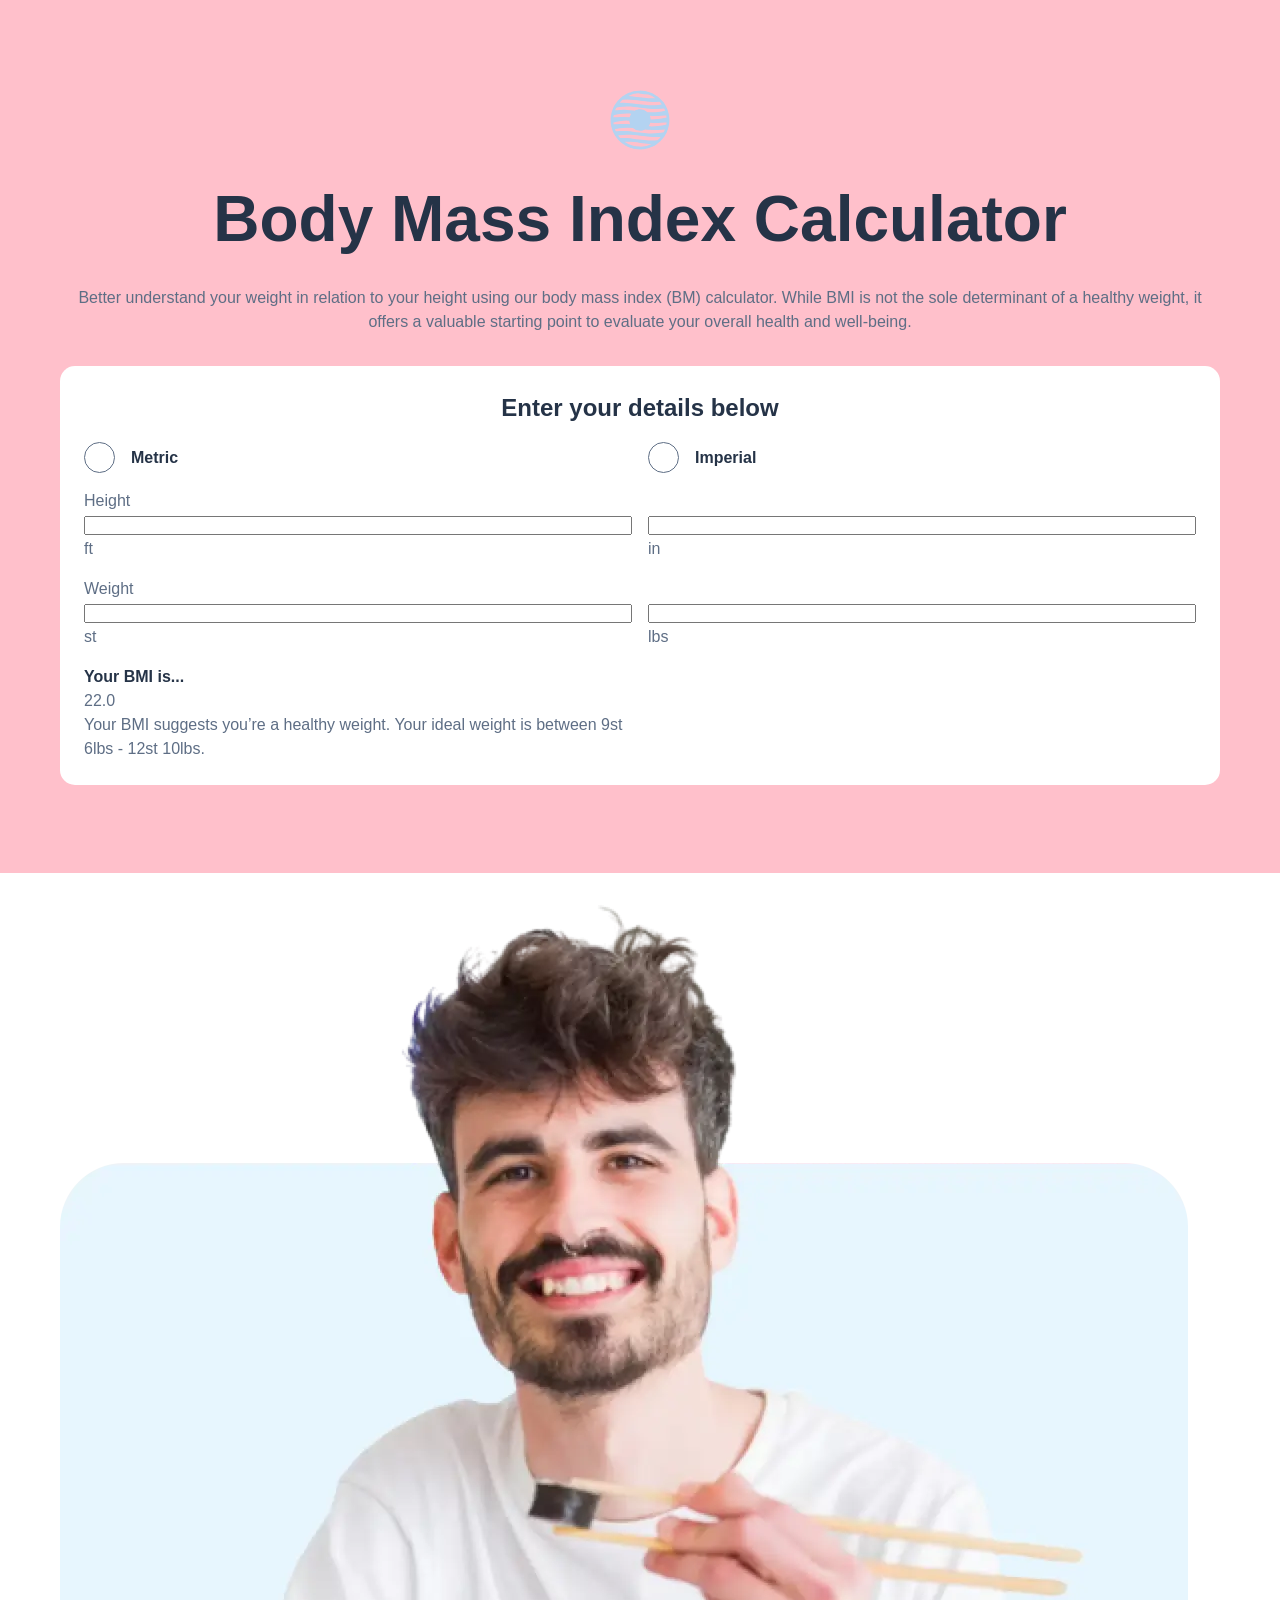
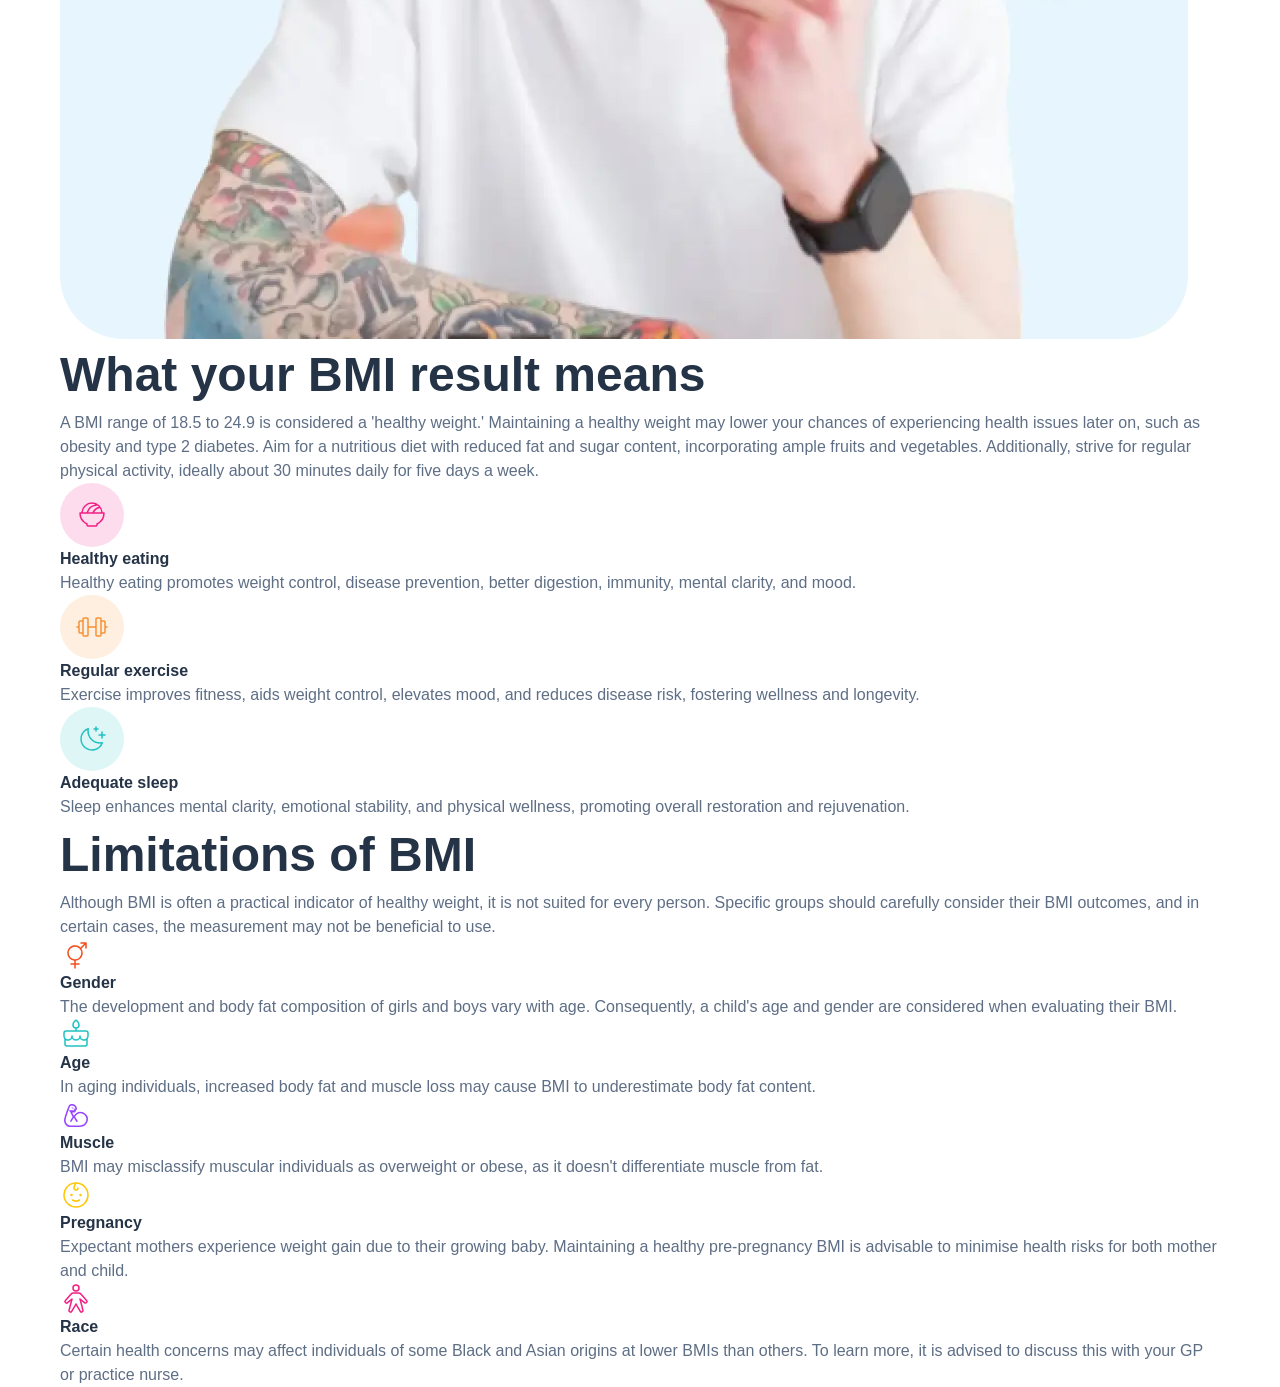
==== starter-code/index.html @ ccf1f7d3 "Style radio inputs" ====
<!doctype html>
<html lang="en">
  <head>
    <meta charset="UTF-8" />
    <meta name="viewport" content="width=device-width, initial-scale=1.0" />

    <link
      rel="icon"
      type="image/png"
      sizes="32x32"
      href="./assets/images/favicon-32x32.png"
    />

    <link rel="stylesheet" href="./css/styles.css" />
    <title>Frontend Mentor | Body Mass Index Calculator</title>
  </head>
  <body>
    <main class="page">
      <header class="section">
        <div class="container">
          <img src="./assets/images/logo.svg" alt="Logo" />
          <div class="header-info content-flow">
            <h1 class="title-page">Body Mass Index Calculator</h1>
            <p>
              Better understand your weight in relation to your height using our
              body mass index (BM) calculator. While BMI is not the sole
              determinant of a healthy weight, it offers a valuable starting
              point to evaluate your overall health and well-being.
            </p>
          </div>
          <div class="calculator">
            <h2>Enter your details below</h2>
            <!-- Metric radio picker -->
            <label class="radio-group" for="radioMetric">
              <div class="radio-custom">
                <input
                  id="radioMetric"
                  type="radio"
                  name="unit"
                  value="metric"
                />
                <div class="checkmark"></div>
              </div>
              <span>Metric</span>
            </label>

            <label class="radio-group" for="radioImperial">
              <div class="radio-custom">
                <input
                  id="radioImperial"
                  type="radio"
                  name="unit"
                  value="imperial"
                />
                <div class="checkmark"></div>
              </div>
              <span>Imperial</span>
            </label>

            <div class="input-group">
              <label for="inputHeightPrincipal">Height</label>
              <div class="input-wrapper">
                <input id="inputHeightPrincipal" type="text" />
                <span>ft</span>
              </div>
            </div>

            <div class="input-group input-group--secondary">
              <div class="input-wrapper">
                <input id="inputHeightSecondary" type="text" />
                <span>in</span>
              </div>
            </div>

            <div class="input-group">
              <label for="inputWeightPrincipal">Weight</label>
              <div class="input-wrapper">
                <input id="inputWeightPrincipal" type="text" />
                <span>st</span>
              </div>
            </div>

            <div class="input-group input-group--secondary">
              <div class="input-wrapper">
                <input id="inputWeightSecondary" type="text" />
                <span>lbs</span>
              </div>
            </div>

            <div class="result split">
              <div>
                <h3 class="result-title">Your BMI is...</h3>
                <p class="result-value">22.0</p>
              </div>
              <p class="result-info">
                Your BMI suggests you’re a healthy weight. Your ideal weight is
                between 9st 6lbs - 12st 10lbs.
              </p>
            </div>
          </div>
        </div>
      </header>

      <section class="section">
        <div class="container explanation">
          <img
            src="./assets/images/image-man-eating.webp"
            alt="Man eating using chopstix"
          />
          <div class="flow-content">
            <h2 class="title-section">What your BMI result means</h2>
            <p>
              A BMI range of 18.5 to 24.9 is considered a 'healthy weight.'
              Maintaining a healthy weight may lower your chances of
              experiencing health issues later on, such as obesity and type 2
              diabetes. Aim for a nutritious diet with reduced fat and sugar
              content, incorporating ample fruits and vegetables. Additionally,
              strive for regular physical activity, ideally about 30 minutes
              daily for five days a week.
            </p>
          </div>
        </div>
      </section>

      <section class="section">
        <div class="container tips">
          <article class="article">
            <img src="./assets/images/icon-eating.svg" alt="Icon eating" />
            <h2>Healthy eating</h2>
            <p>
              Healthy eating promotes weight control, disease prevention, better
              digestion, immunity, mental clarity, and mood.
            </p>
          </article>
          <article class="article">
            <img src="./assets/images/icon-exercise.svg" alt="Icon exercise" />
            <h2>Regular exercise</h2>
            <p>
              Exercise improves fitness, aids weight control, elevates mood, and
              reduces disease risk, fostering wellness and longevity.
            </p>
          </article>
          <article class="article">
            <img src="./assets/images/icon-sleep.svg" alt="Icon eating" />
            <h2>Adequate sleep</h2>
            <p>
              Sleep enhances mental clarity, emotional stability, and physical
              wellness, promoting overall restoration and rejuvenation.
            </p>
          </article>
        </div>
      </section>

      <section class="section">
        <div class="container limitations">
          <div class="description">
            <h2 class="title-section">Limitations of BMI</h2>
            <p>
              Although BMI is often a practical indicator of healthy weight, it
              is not suited for every person. Specific groups should carefully
              consider their BMI outcomes, and in certain cases, the measurement
              may not be beneficial to use.
            </p>
          </div>
          <article class="card">
            <div class="card-header">
              <img src="./assets/images/icon-gender.svg" alt="Icon gender" />
              <h3>Gender</h3>
            </div>
            <p>
              The development and body fat composition of girls and boys vary
              with age. Consequently, a child's age and gender are considered
              when evaluating their BMI.
            </p>
          </article>

          <article class="card">
            <div class="card-header">
              <img src="./assets/images/icon-age.svg" alt="Icon age" />
              <h3>Age</h3>
            </div>
            <p>
              In aging individuals, increased body fat and muscle loss may cause
              BMI to underestimate body fat content.
            </p>
          </article>

          <article class="card">
            <div class="card-header">
              <img src="./assets/images/icon-muscle.svg" alt="Icon muscle" />
              <h3>Muscle</h3>
            </div>
            <p>
              BMI may misclassify muscular individuals as overweight or obese,
              as it doesn't differentiate muscle from fat.
            </p>
          </article>

          <article class="card">
            <div class="card-header">
              <img
                src="./assets/images/icon-pregnancy.svg"
                alt="Icon pregnancy"
              />
              <h3>Pregnancy</h3>
            </div>
            <p>
              Expectant mothers experience weight gain due to their growing
              baby. Maintaining a healthy pre-pregnancy BMI is advisable to
              minimise health risks for both mother and child.
            </p>
          </article>

          <article class="card">
            <div class="card-header">
              <img src="./assets/images/icon-race.svg" alt="Icon race" />
              <h3>Race</h3>
            </div>
            <p>
              Certain health concerns may affect individuals of some Black and
              Asian origins at lower BMIs than others. To learn more, it is
              advised to discuss this with your GP or practice nurse.
            </p>
          </article>
        </div>
      </section>
    </main>

    <!-- Body Mass Index Calculator Better understand your weight in relation to your
    height using our body mass index (BM) calculator. While BMI is not the sole
    determinant of a healthy weight, it offers a valuable starting point to
    evaluate your overall health and well-being. Enter your details below Metric
    Imperial Height Weight Your BMI is... Your BMI suggests you're Your ideal
    weight is between . What your BMI result means A BMI range of 18.5 to 24.9
    is considered a 'healthy weight.' Maintaining a healthy weight may lower
    your chances of experiencing health issues later on, such as obesity and
    type 2 diabetes. Aim for a nutritious diet with reduced fat and sugar
    content, incorporating ample fruits and vegetables. Additionally, strive for
    regular physical activity, ideally about 30 minutes daily for five days a
    week. Healthy eating Healthy eating promotes weight control, disease
    prevention, better digestion, immunity, mental clarity, and mood. Regular
    exercise Exercise improves fitness, aids weight control, elevates mood, and
    reduces disease risk, fostering wellness and longevity. Adequate sleep Sleep
    enhances mental clarity, emotional stability, and physical wellness,
    promoting overall restoration and rejuvenation. Limitations of BMI Although
    BMI is often a practical indicator of healthy weight, it is not suited for
    every person. Specific groups should carefully consider their BMI outcomes,
    and in certain cases, the measurement may not be beneficial to use. Gender
    The development and body fat composition of girls and boys vary with age.
    Consequently, a child's age and gender are considered when evaluating their
    BMI. Age In aging individuals, increased body fat and muscle loss may cause
    BMI to underestimate body fat content. Muscle BMI may misclassify muscular
    individuals as overweight or obese, as it doesn't differentiate muscle from
    fat. Pregnancy Expectant mothers experience weight gain due to their growing
    baby. Maintaining a healthy pre-pregnancy BMI is advisable to minimise
    health risks for both mother and child. Race Certain health concerns may
    affect individuals of some Black and Asian origins at lower BMIs than
    others. To learn more, it is advised to discuss this with your GP or
    practice nurse. -->
  </body>
</html>
---- starter-code/css/styles.css ----
@font-face {
  font-family: "Inter";
  src: url("../../assets/fonts/Inter-VariableFont_slnt,wght.ttf") format("truetype");
  font-weight: 100 900;
  font-style: normal;
  font-display: swap;
}
:root {
  --clr-primary: #345ff6;
  --clr-tint-1: #b3d3f1;
  --clr-tint-2: #e1e7fe;
  --clr-shade-1: #253347;
  --clr-white: #fff;
  --clr-black: #000;
  --clr-grey-1: #acc1de;
  --clr-grey-2: #5e6e85;
  --clr-gradient-start: rgb(214, 252, 254, 0.1);
  --clr-gradient-end: rgb(214, 230, 254);
  --clr-gradient: linear-gradient(
    to right,
    var(--clr-gradient-start),
    var(--clr-gradient-end)
  );
  --ff-main: "Inter";
  --fw-normal: 400;
  --fw-semi-bold: 600;
  --fw-bold: 700;
  --lh-1: 1.1;
  --lh-2: 1.2;
  --lh-3: 1.5;
  --fs-1: 0.875rem;
  --fs-2: 1rem;
  --fs-3: 1.25rem;
  --fs-4: 1.5rem;
  --fs-5: 2rem;
  --fs-6: 3rem;
  --fs-7: 4rem;
  --sp-1: 0.5rem;
  --sp-2: 1rem;
  --sp-3: 1.5rem;
  --sp-4: 2rem;
  --sp-5: 2.5rem;
  --sp-6: 3rem;
  --sp-7: 3.5rem;
  --sp-8: 4.5rem;
  --sp-9: 5.5rem;
  --sp-10: 6rem;
  --sp-11: 6.5rem;
  --sp-12: 8rem;
  --sp-13: 9rem;
  --container-width-1: 90rem;
  --container-width-2: 72.5rem;
  --br: 0.9375rem;
}

*,
*::after,
*::before {
  margin: 0;
  padding: 0;
  box-sizing: border-box;
}

h1,
h2,
h3,
h4,
h5,
h6,
td,
th,
button {
  font: inherit;
}

img {
  max-width: 100%;
  display: block;
}

body {
  font-family: var(--ff-main), sans-serif;
  font-size: var(--fs-2);
  font-weight: var(--fw-normal);
  line-height: var(--lh-3);
  color: var(--clr-grey-2);
}

/******************* LAYOUT   ***************************/
.container {
  max-width: var(--container-width-2);
  margin-inline: auto;
}

.page {
  max-width: var(--container-width-1);
  margin-inline: auto;
}

.section {
  padding-inline: var(--sp-3);
}

.content-flow > * + * {
  --spacer: var(--sp-3);
  margin-block-start: var(--spacer, var(--sp-2));
}
@media (min-width: 48rem) {
  .content-flow > * + * {
    --spacer: var(--sp-4);
  }
}

/******************* TYPOGRAPHY   ***************************/
h1,
h2,
h3 {
  color: var(--clr-shade-1);
  font-weight: var(--fw-semi-bold);
}

.title-page {
  font-size: var(--fs-6);
  line-height: var(--lh-1);
}
@media (min-width: 48rem) {
  .title-page {
    font-size: var(--fs-7);
  }
}

.title-section {
  font-size: var(--fs-5);
}
@media (min-width: 48rem) {
  .title-section {
    font-size: var(--fs-6);
  }
}

header.section {
  padding-block: var(--sp-6);
  background-color: pink;
}
@media (min-width: 48rem) {
  header.section {
    padding-block: var(--sp-9);
  }
}

header .container {
  display: flex;
  flex-direction: column;
  align-items: center;
}

.header-info {
  padding-block: var(--sp-4);
  text-align: center;
}

.calculator {
  background-color: var(--clr-white);
  padding: var(--sp-3);
  border-radius: var(--br);
  display: grid;
  gap: var(--sp-2);
  grid-template-columns: 1fr 1fr;
  align-items: end;
}
.calculator > *:first-child {
  grid-column: 1/-1;
  grid-row: 1;
}
.calculator h2 {
  font-size: var(--fs-4);
  text-align: center;
}
.radio-group {
  font-weight: var(--fw-semi-bold);
  color: var(--clr-shade-1);
  cursor: pointer;
  display: flex;
  align-items: center;
  gap: var(--sp-2);
}
.radio-group input[type=radio] {
  appearance: none;
  opacity: 0;
}
.radio-group .radio-custom {
  width: 31px;
  height: 31px;
  border: 1px solid var(--clr-grey-2);
  border-radius: 50%;
  display: flex;
  justify-content: center;
  align-items: center;
}
.radio-group .radio-custom:has(input[type=radio]:checked) {
  background-color: var(--clr-grey-1);
  border: none;
}
.radio-group .checkmark {
  --offset-circle: 16px;
  width: calc(100% - var(--offset-circle));
  height: calc(100% - var(--offset-circle));
  border-radius: 100%;
  background-color: var(--clr-primary);
  opacity: 0;
  transition: opacity 0.1s ease-in;
}
.radio-group input[type=radio]:checked + .checkmark {
  opacity: 1;
}

.radio-group:hover .radio-custom:has(input[type=radio]:not(:checked)) {
  border-color: var(--clr-primary);
}

.radio-group .radio-custom:has(input[type=radio]:focus-visible) {
  border: 1px solid var(--clr-primary);
}

input[type=text] {
  width: 100%;
}

/*# sourceMappingURL=styles.css.map */
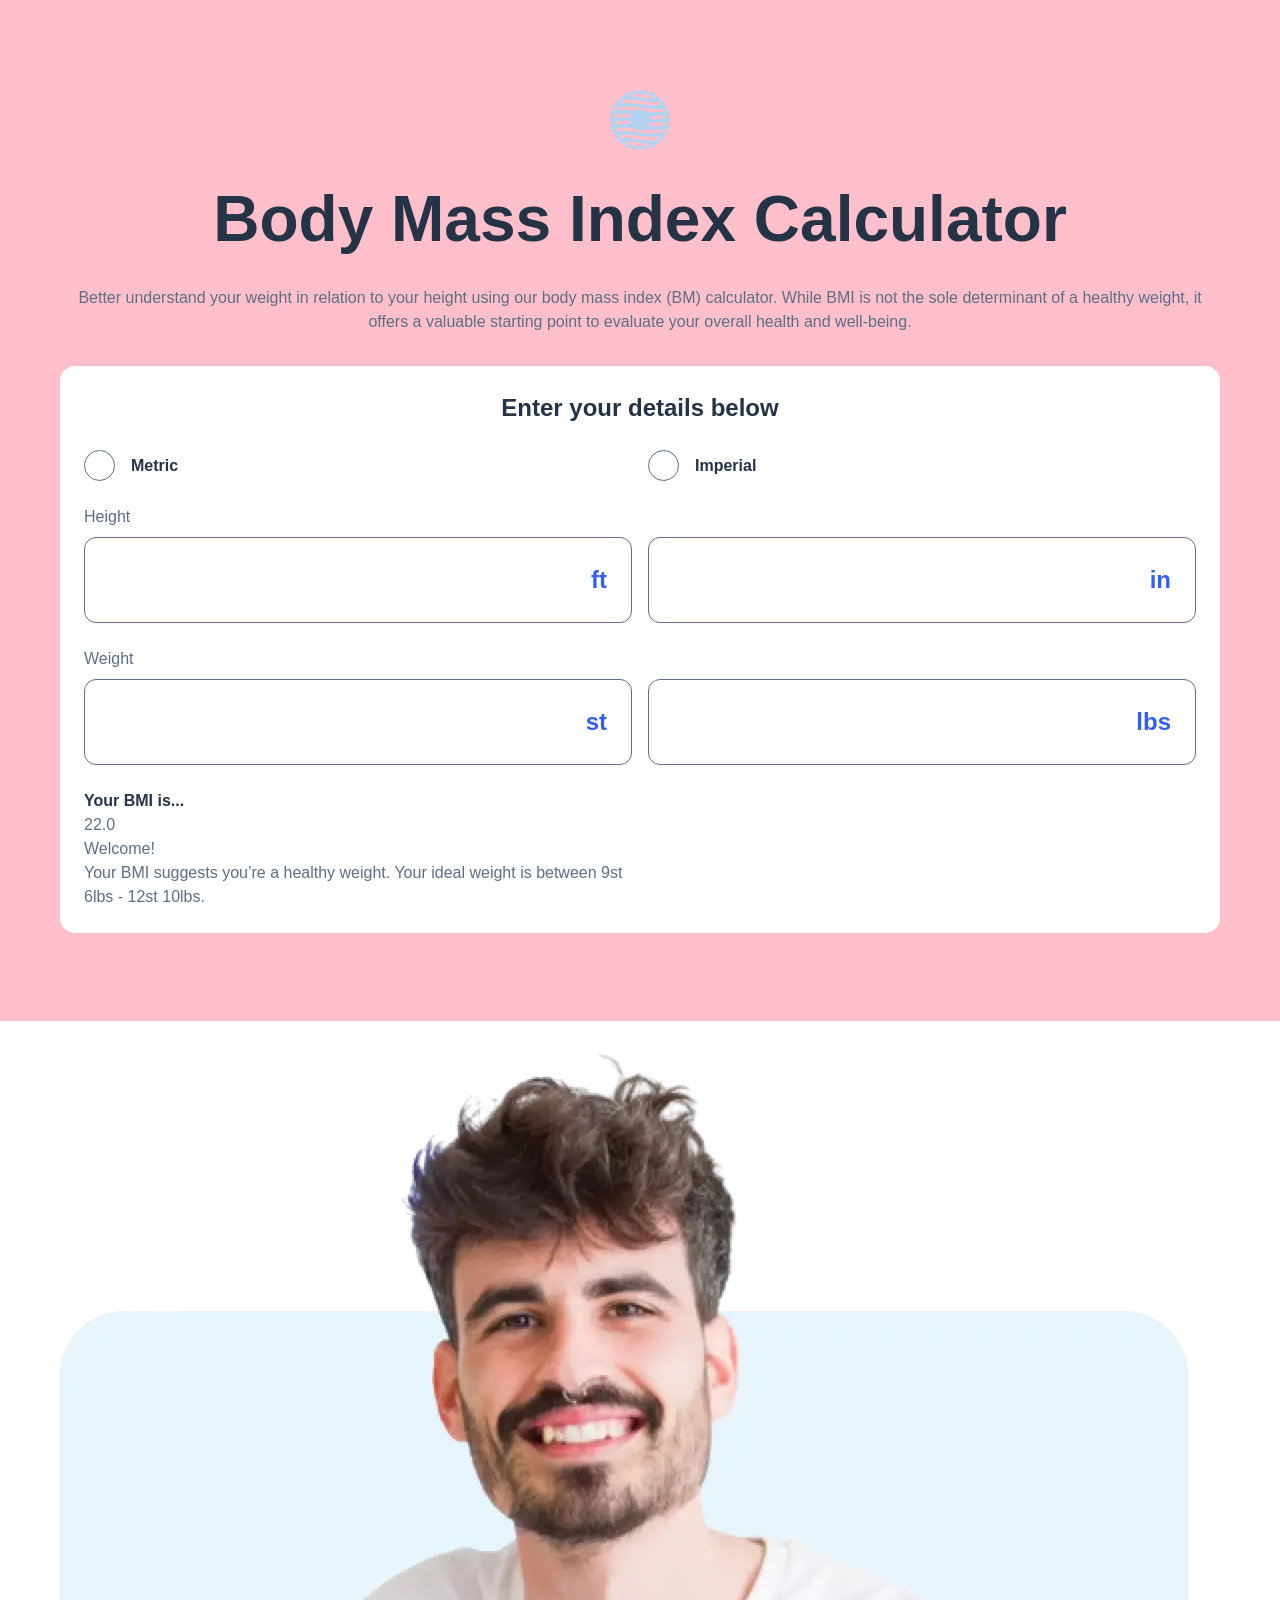
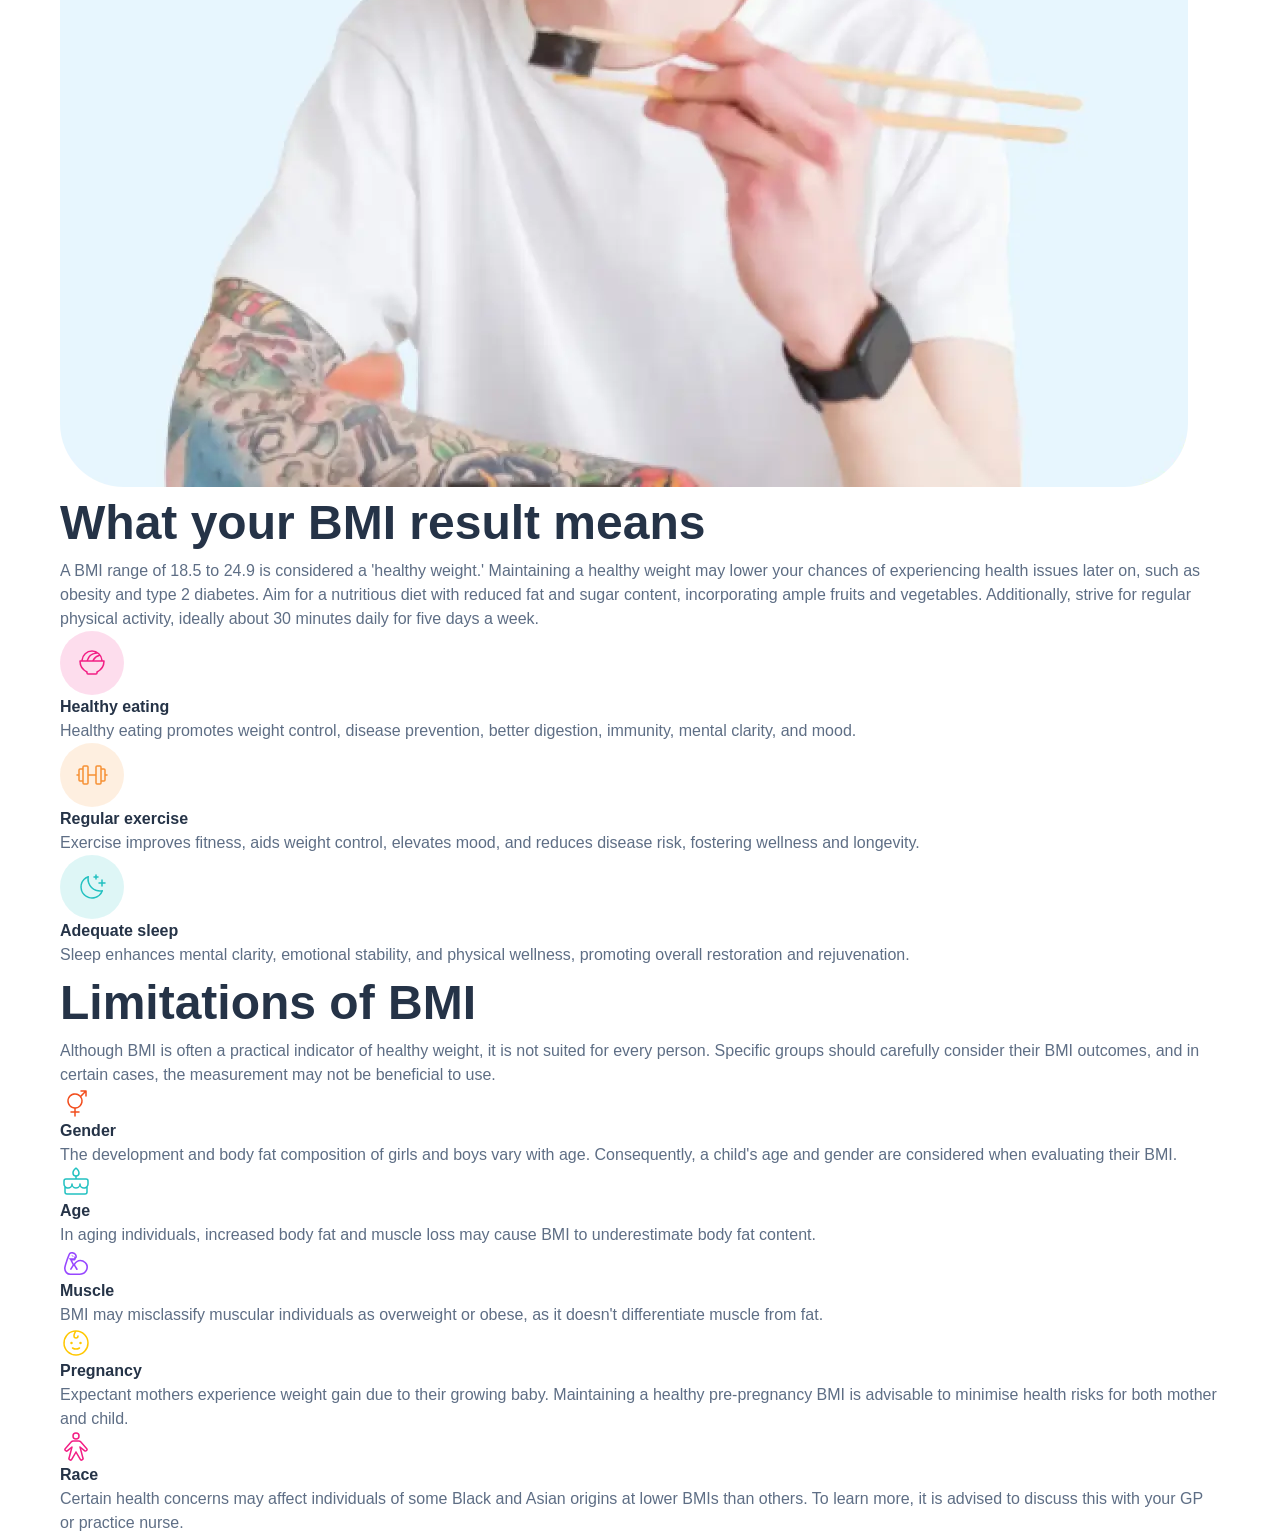
==== commit bb6bbca0: "Style text inputs" ====
--- a/starter-code/index.html
+++ b/starter-code/index.html
@@ -12,6 +12,7 @@
     />
 
     <link rel="stylesheet" href="./css/styles.css" />
+    <script type="module" src="./js/main.js"></script>
     <title>Frontend Mentor | Body Mass Index Calculator</title>
   </head>
   <body>
@@ -57,7 +58,7 @@
               <span>Imperial</span>
             </label>
 
-            <div class="input-group">
+            <div class="input-group content-flow">
               <label for="inputHeightPrincipal">Height</label>
               <div class="input-wrapper">
                 <input id="inputHeightPrincipal" type="text" />
@@ -72,7 +73,7 @@
               </div>
             </div>
 
-            <div class="input-group">
+            <div class="input-group content-flow">
               <label for="inputWeightPrincipal">Weight</label>
               <div class="input-wrapper">
                 <input id="inputWeightPrincipal" type="text" />
@@ -91,6 +92,7 @@
               <div>
                 <h3 class="result-title">Your BMI is...</h3>
                 <p class="result-value">22.0</p>
+                <p class="result-welcome">Welcome!</p>
               </div>
               <p class="result-info">
                 Your BMI suggests you’re a healthy weight. Your ideal weight is
--- a/starter-code/css/styles.css
+++ b/starter-code/css/styles.css
@@ -73,6 +73,10 @@
   font: inherit;
 }
 
+input[type=text] {
+  font: inherit;
+}
+
 img {
   max-width: 100%;
   display: block;
@@ -101,14 +105,17 @@
   padding-inline: var(--sp-3);
 }
 
+.content-flow {
+  --spacer: var(--sp-3);
+}
+@media (min-width: 48rem) {
+  .content-flow {
+    --spacer: var(--sp-4);
+  }
+}
+
 .content-flow > * + * {
-  --spacer: var(--sp-3);
   margin-block-start: var(--spacer, var(--sp-2));
-}
-@media (min-width: 48rem) {
-  .content-flow > * + * {
-    --spacer: var(--sp-4);
-  }
 }
 
 /******************* TYPOGRAPHY   ***************************/
@@ -164,7 +171,8 @@
   padding: var(--sp-3);
   border-radius: var(--br);
   display: grid;
-  gap: var(--sp-2);
+  row-gap: var(--sp-3);
+  column-gap: var(--sp-2);
   grid-template-columns: 1fr 1fr;
   align-items: end;
 }
@@ -199,7 +207,7 @@
 }
 .radio-group .radio-custom:has(input[type=radio]:checked) {
   background-color: var(--clr-grey-1);
-  border: none;
+  border-color: transparent;
 }
 .radio-group .checkmark {
   --offset-circle: 16px;
@@ -222,8 +230,40 @@
   border: 1px solid var(--clr-primary);
 }
 
-input[type=text] {
+.input-group {
+  --spacer: var(--sp-1);
+}
+.input-group label {
+  display: block;
+  cursor: pointer;
+}
+.input-group .input-wrapper {
+  font-size: var(--fs-4);
+  font-weight: var(--fw-semi-bold);
+  color: var(--clr-shade-1);
+  display: flex;
+  align-items: center;
+  gap: var(--sp-2);
+  border: 1px solid var(--clr-grey-2);
+  border-radius: 12px;
+  padding: var(--sp-3);
+  cursor: pointer;
+}
+.input-group .input-wrapper:hover {
+  border-color: var(--clr-primary);
+}
+.input-group .input-wrapper:focus-within {
+  border-color: var(--clr-primary);
+}
+.input-group input[type=text] {
   width: 100%;
+  border: none;
+}
+.input-group input[type=text]:focus {
+  outline: none;
+}
+.input-group span {
+  color: var(--clr-primary);
 }
 
 /*# sourceMappingURL=styles.css.map */
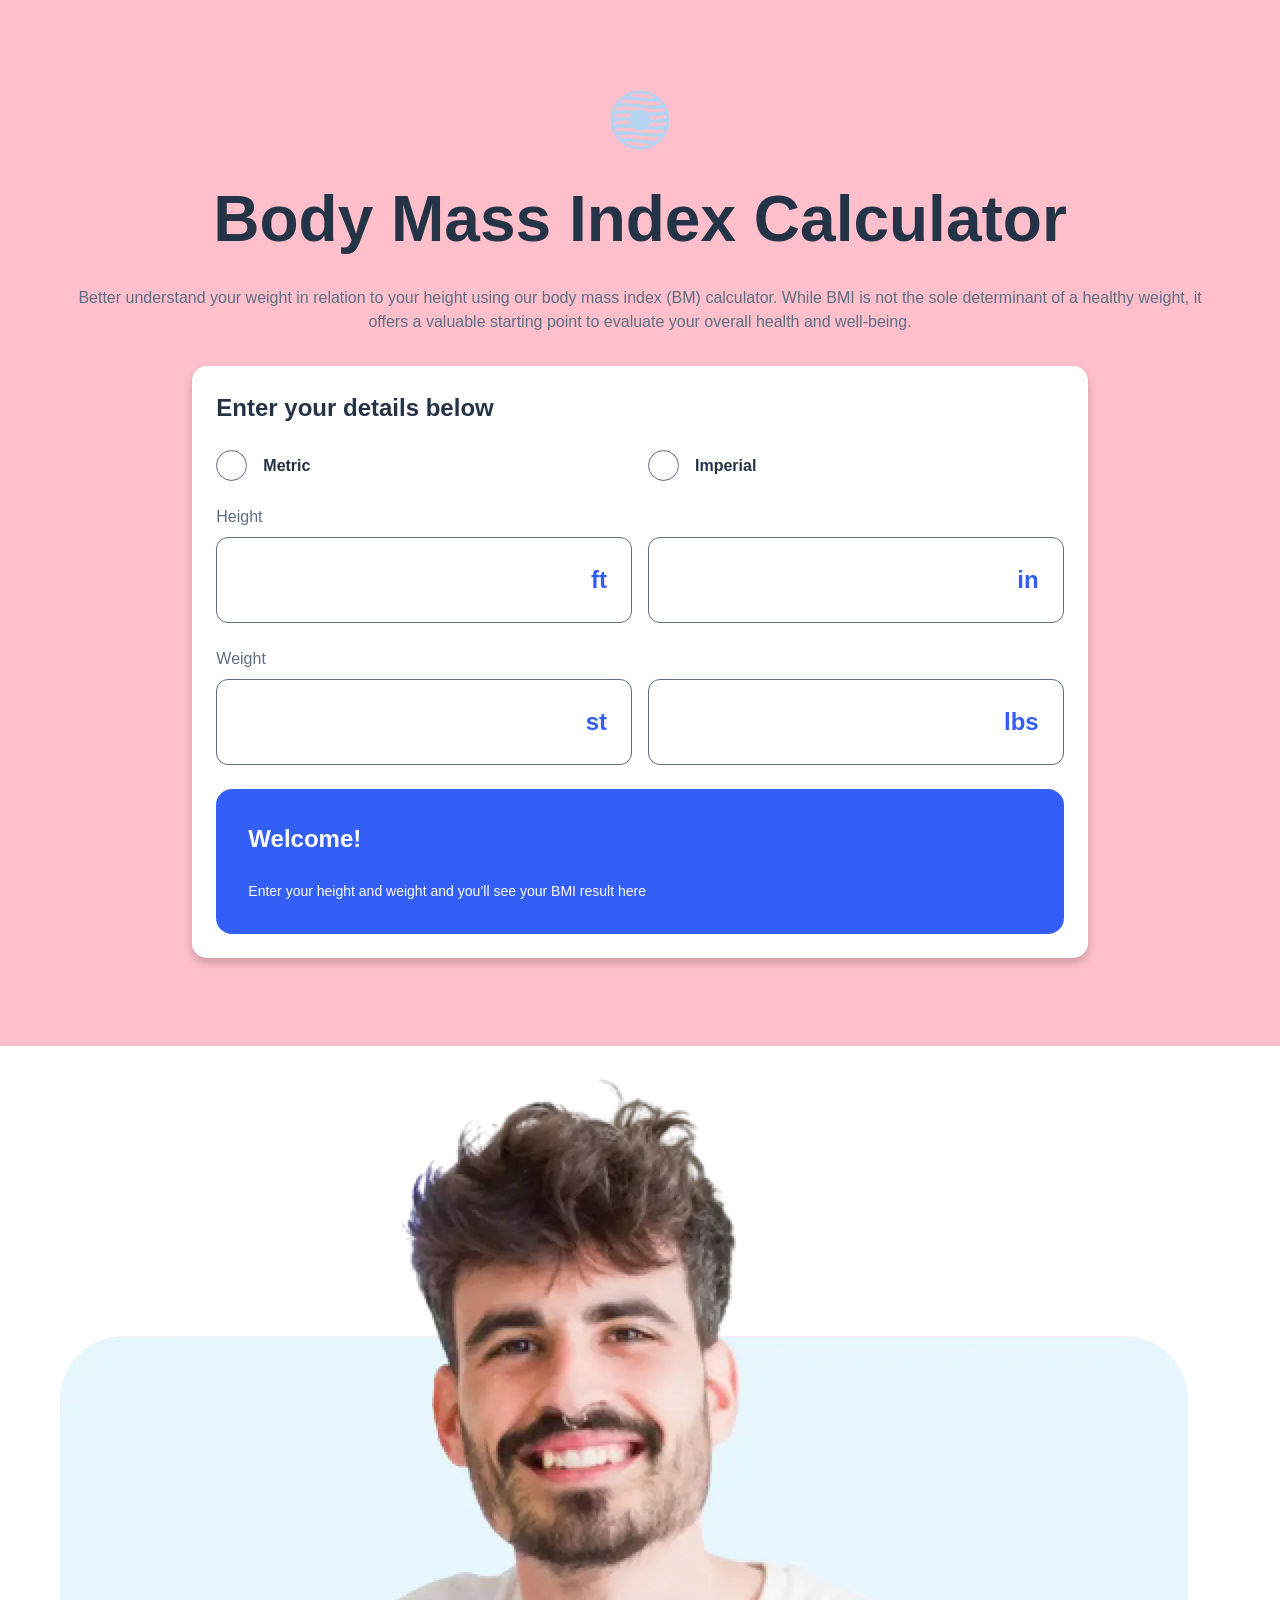
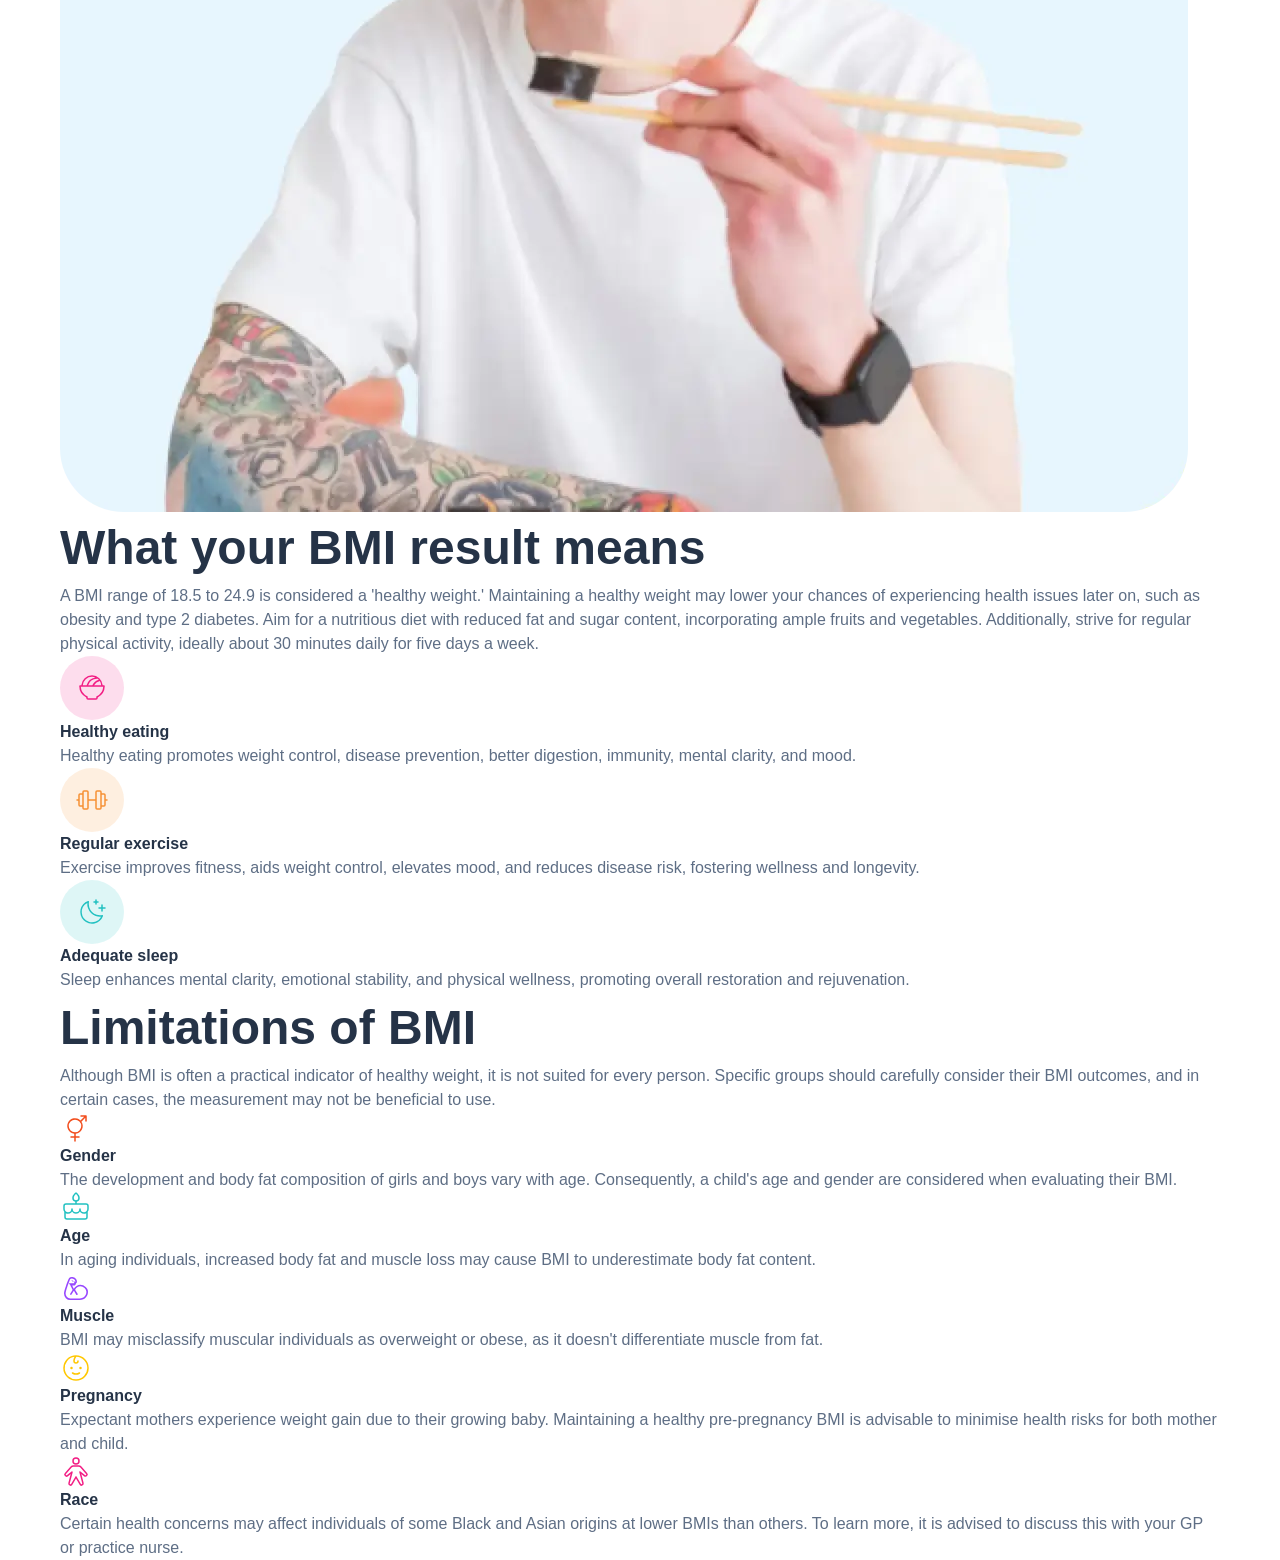
==== commit b032bb15: "Finish calculator basic styling" ====
--- a/starter-code/index.html
+++ b/starter-code/index.html
@@ -88,15 +88,14 @@
               </div>
             </div>
 
-            <div class="result split">
-              <div>
+            <div class="result result--welcome split">
+              <div class="result-header">
                 <h3 class="result-title">Your BMI is...</h3>
                 <p class="result-value">22.0</p>
-                <p class="result-welcome">Welcome!</p>
+                <h3 class="result-welcome">Welcome!</h3>
               </div>
               <p class="result-info">
-                Your BMI suggests you’re a healthy weight. Your ideal weight is
-                between 9st 6lbs - 12st 10lbs.
+                Enter your height and weight and you’ll see your BMI result here
               </p>
             </div>
           </div>
--- a/starter-code/css/styles.css
+++ b/starter-code/css/styles.css
@@ -175,14 +175,17 @@
   column-gap: var(--sp-2);
   grid-template-columns: 1fr 1fr;
   align-items: end;
+  box-shadow: 0 5px 10px rgba(0, 0, 0, 0.2);
 }
 .calculator > *:first-child {
   grid-column: 1/-1;
   grid-row: 1;
 }
+.calculator > *:last-child {
+  grid-column: 1/-1;
+}
 .calculator h2 {
   font-size: var(--fs-4);
-  text-align: center;
 }
 .radio-group {
   font-weight: var(--fw-semi-bold);
@@ -266,4 +269,51 @@
   color: var(--clr-primary);
 }
 
+.result > * + * {
+  margin-block-start: var(--sp-3);
+}
+
+.result {
+  background-color: var(--clr-primary);
+  color: var(--clr-white);
+  border-radius: 16px;
+  padding: var(--sp-4);
+}
+
+.result--welcome .result-title {
+  display: none;
+}
+.result--welcome .result-value {
+  display: none;
+}
+.result--welcome .result-welcome {
+  display: block;
+}
+
+.result-header > * + p {
+  --spacer: var(--sp-1);
+  margin-block-start: var(--spacer);
+}
+
+.result-welcome {
+  display: none;
+  font-size: var(--fs-4);
+  color: var(--clr-white);
+}
+
+.result-title {
+  color: var(--clr-white);
+  font-size: var(--fs-2);
+}
+
+.result-value {
+  font-size: var(--fs-6);
+  font-weight: var(--fw-semi-bold);
+  line-height: 1.1;
+}
+
+.result-info {
+  font-size: var(--fs-1);
+}
+
 /*# sourceMappingURL=styles.css.map */
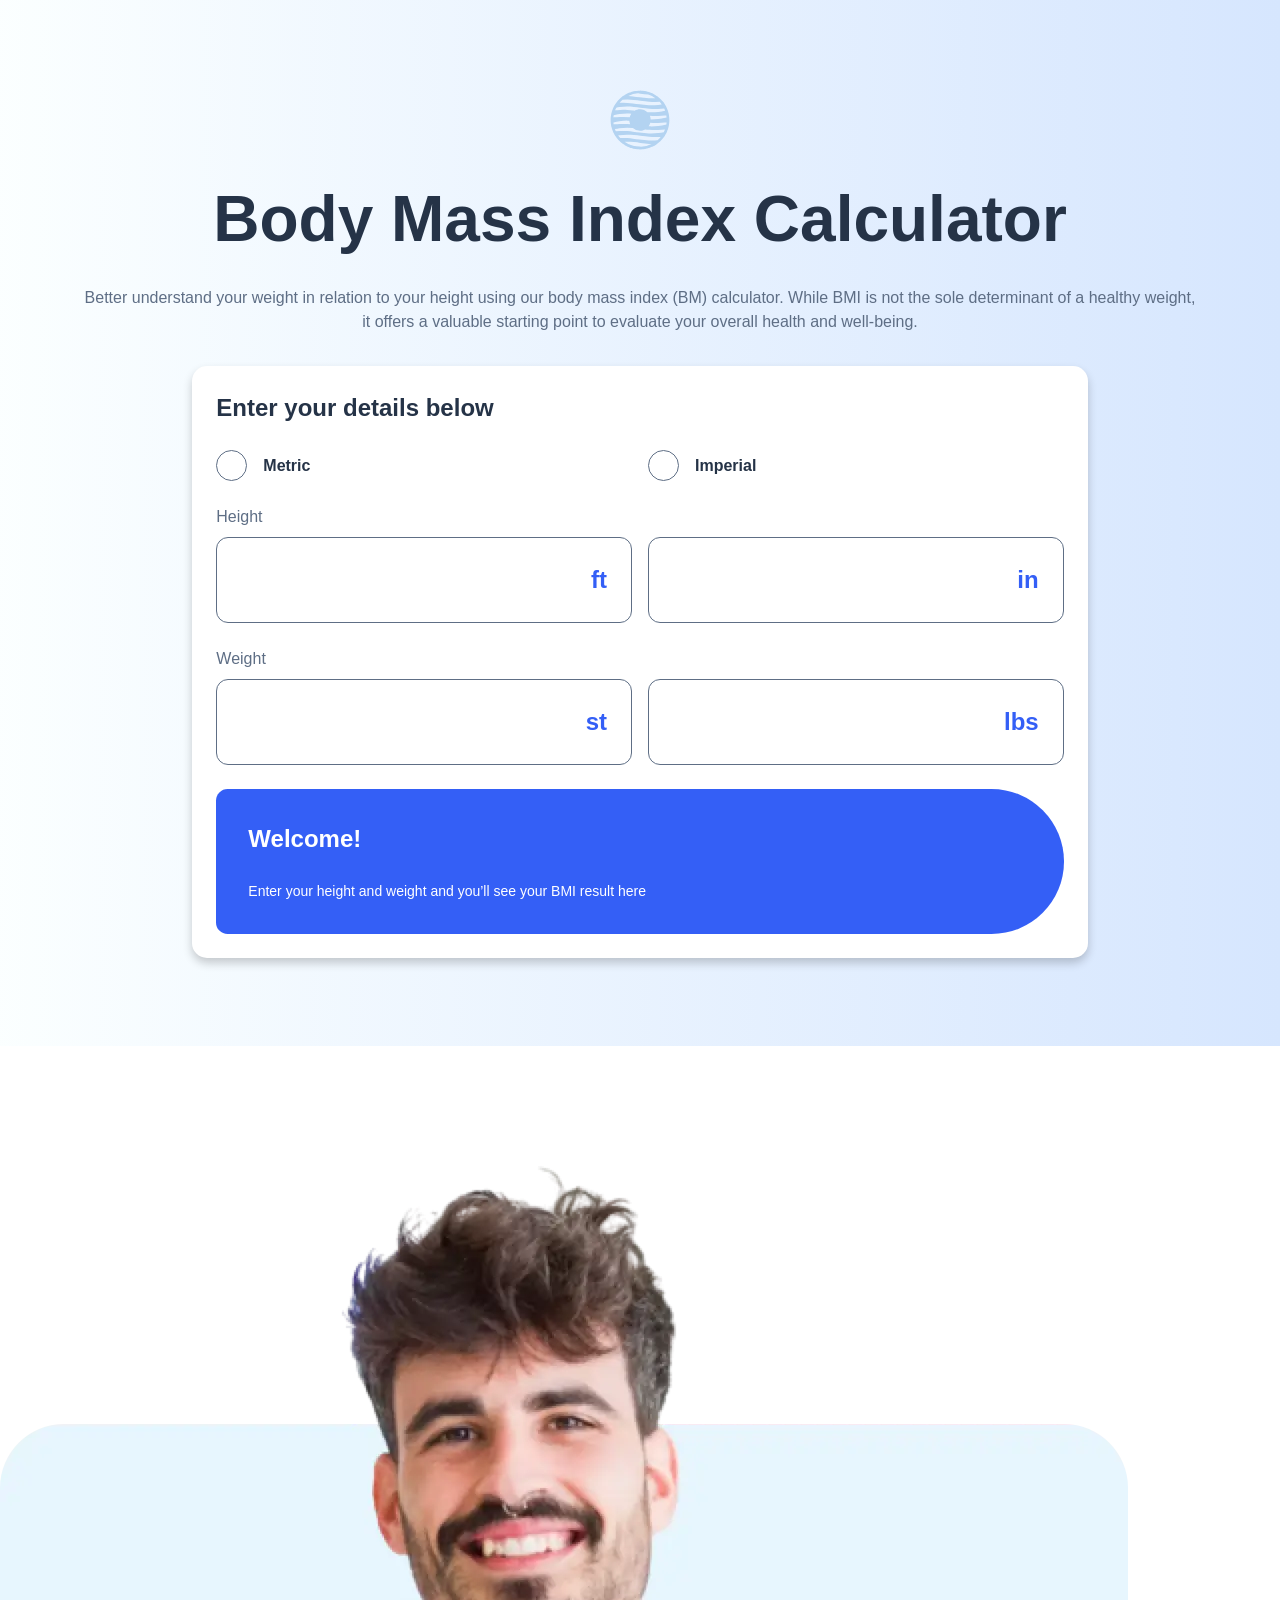
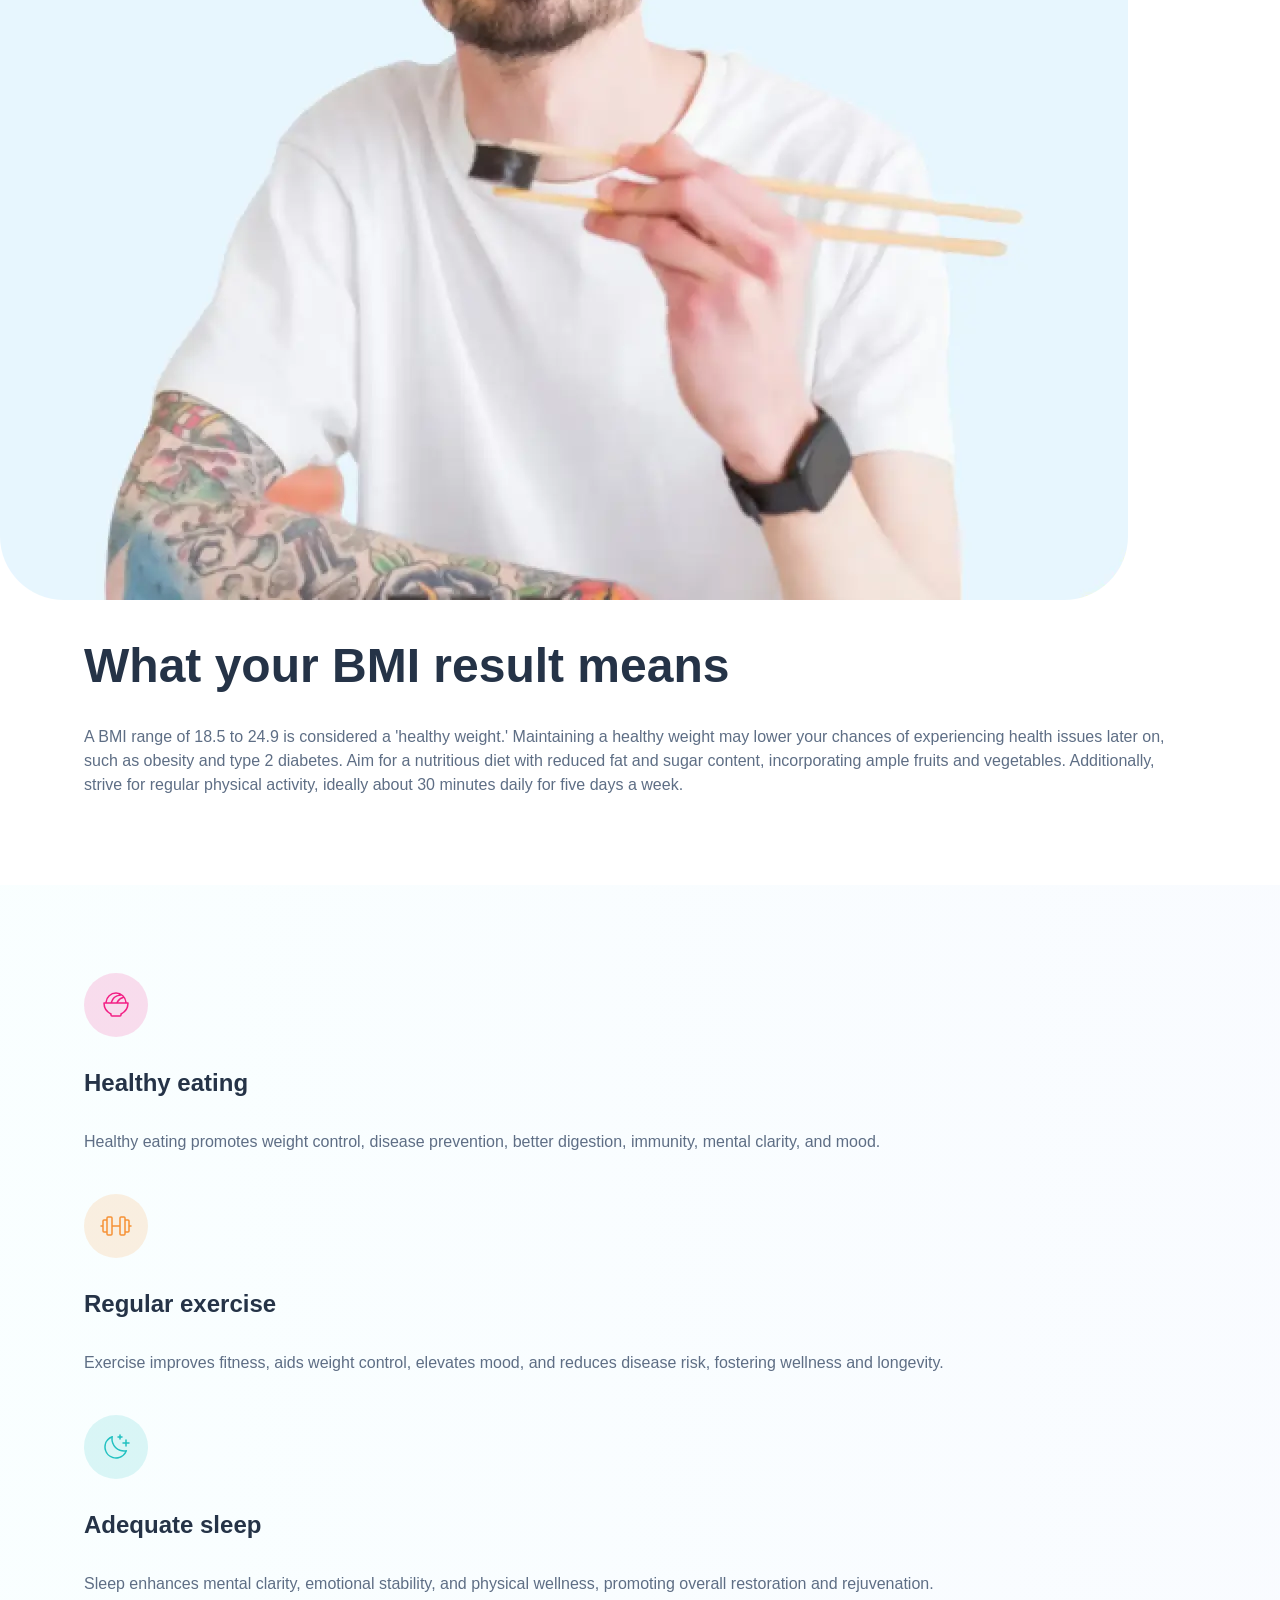
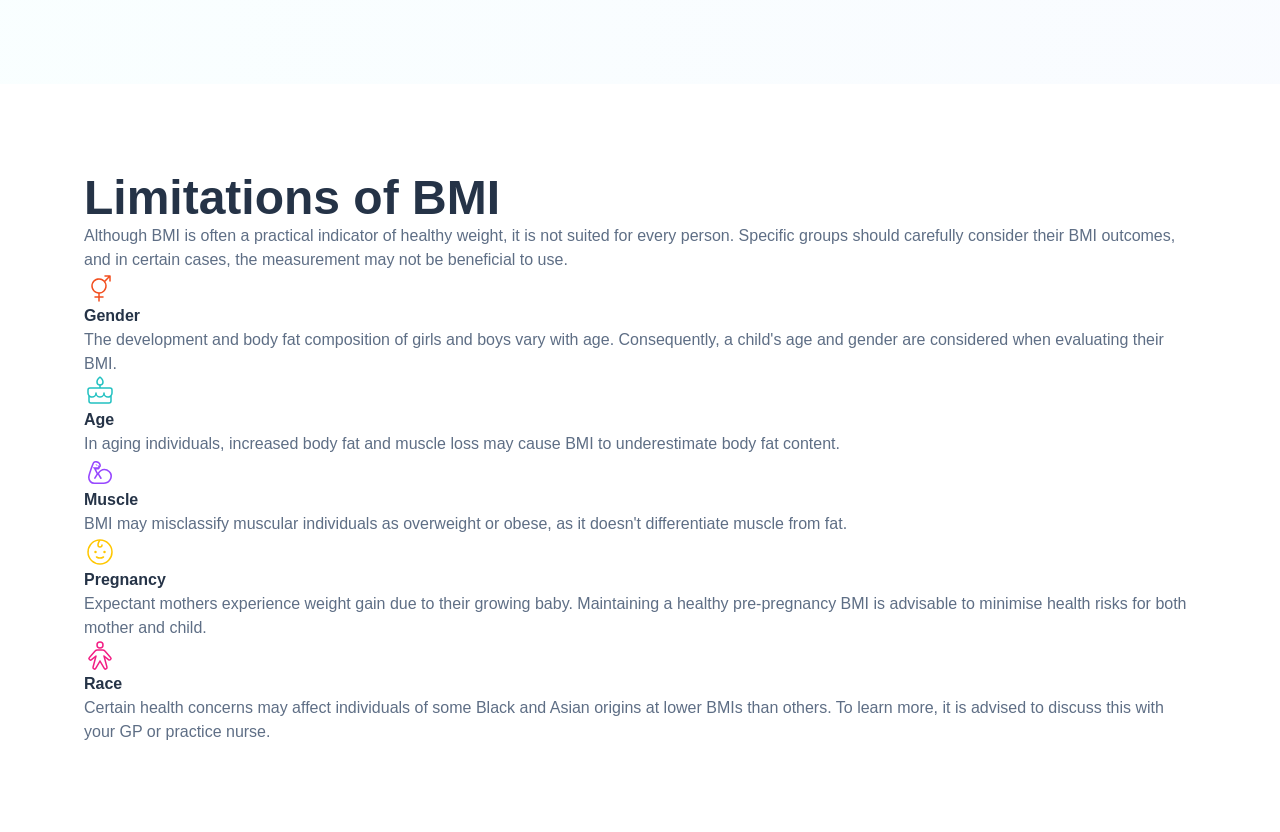
==== commit a18a1e71: "Style explanations and tips sections" ====
--- a/starter-code/index.html
+++ b/starter-code/index.html
@@ -102,52 +102,57 @@
         </div>
       </header>
 
-      <section class="section">
-        <div class="container explanation">
-          <img
-            src="./assets/images/image-man-eating.webp"
-            alt="Man eating using chopstix"
-          />
-          <div class="flow-content">
-            <h2 class="title-section">What your BMI result means</h2>
-            <p>
-              A BMI range of 18.5 to 24.9 is considered a 'healthy weight.'
-              Maintaining a healthy weight may lower your chances of
-              experiencing health issues later on, such as obesity and type 2
-              diabetes. Aim for a nutritious diet with reduced fat and sugar
-              content, incorporating ample fruits and vegetables. Additionally,
-              strive for regular physical activity, ideally about 30 minutes
-              daily for five days a week.
-            </p>
-          </div>
+      <section class="section explanation">
+        <img
+          src="./assets/images/image-man-eating.webp"
+          alt="Man eating using chopstix"
+        />
+
+        <div class="container content-flow">
+          <h2 class="title-section">What your BMI result means</h2>
+          <p>
+            A BMI range of 18.5 to 24.9 is considered a 'healthy weight.'
+            Maintaining a healthy weight may lower your chances of experiencing
+            health issues later on, such as obesity and type 2 diabetes. Aim for
+            a nutritious diet with reduced fat and sugar content, incorporating
+            ample fruits and vegetables. Additionally, strive for regular
+            physical activity, ideally about 30 minutes daily for five days a
+            week.
+          </p>
         </div>
       </section>
 
-      <section class="section">
-        <div class="container tips">
+      <section class="section tips">
+        <div class="container">
           <article class="article">
             <img src="./assets/images/icon-eating.svg" alt="Icon eating" />
-            <h2>Healthy eating</h2>
-            <p>
-              Healthy eating promotes weight control, disease prevention, better
-              digestion, immunity, mental clarity, and mood.
-            </p>
+            <div class="article-text content-flow">
+              <h2>Healthy eating</h2>
+              <p>
+                Healthy eating promotes weight control, disease prevention,
+                better digestion, immunity, mental clarity, and mood.
+              </p>
+            </div>
           </article>
           <article class="article">
             <img src="./assets/images/icon-exercise.svg" alt="Icon exercise" />
-            <h2>Regular exercise</h2>
-            <p>
-              Exercise improves fitness, aids weight control, elevates mood, and
-              reduces disease risk, fostering wellness and longevity.
-            </p>
+            <div class="article-text content-flow">
+              <h2>Regular exercise</h2>
+              <p>
+                Exercise improves fitness, aids weight control, elevates mood,
+                and reduces disease risk, fostering wellness and longevity.
+              </p>
+            </div>
           </article>
           <article class="article">
             <img src="./assets/images/icon-sleep.svg" alt="Icon eating" />
-            <h2>Adequate sleep</h2>
-            <p>
-              Sleep enhances mental clarity, emotional stability, and physical
-              wellness, promoting overall restoration and rejuvenation.
-            </p>
+            <div class="article-text content-flow">
+              <h2>Adequate sleep</h2>
+              <p>
+                Sleep enhances mental clarity, emotional stability, and physical
+                wellness, promoting overall restoration and rejuvenation.
+              </p>
+            </div>
           </article>
         </div>
       </section>
--- a/starter-code/css/styles.css
+++ b/starter-code/css/styles.css
@@ -20,6 +20,13 @@
     to right,
     var(--clr-gradient-start),
     var(--clr-gradient-end)
+  );
+  --clr-gradient-light-start: rgb(214, 252, 254, 0.15);
+  --clr-gradient-light-end: rgb(214, 230, 254, 0.15);
+  --clr-gradient-light: linear-gradient(
+    to right,
+    var(--clr-gradient-light-start),
+    var(--clr-gradient-light-end)
   );
   --ff-main: "Inter";
   --fw-normal: 400;
@@ -94,6 +101,7 @@
 .container {
   max-width: var(--container-width-2);
   margin-inline: auto;
+  padding-inline: var(--sp-3);
 }
 
 .page {
@@ -102,7 +110,12 @@
 }
 
 .section {
-  padding-inline: var(--sp-3);
+  padding-block: var(--sp-6);
+}
+@media (min-width: 48rem) {
+  .section {
+    padding-block: var(--sp-9);
+  }
 }
 
 .content-flow {
@@ -138,6 +151,7 @@
 
 .title-section {
   font-size: var(--fs-5);
+  line-height: var(--lh-1);
 }
 @media (min-width: 48rem) {
   .title-section {
@@ -146,13 +160,7 @@
 }
 
 header.section {
-  padding-block: var(--sp-6);
-  background-color: pink;
-}
-@media (min-width: 48rem) {
-  header.section {
-    padding-block: var(--sp-9);
-  }
+  background: var(--clr-gradient);
 }
 
 header .container {
@@ -279,6 +287,13 @@
   border-radius: 16px;
   padding: var(--sp-4);
 }
+@media (min-width: 29.6875rem) {
+  .result {
+    --br: 100px;
+    border-end-end-radius: var(--br);
+    border-start-end-radius: var(--br);
+  }
+}
 
 .result--welcome .result-title {
   display: none;
@@ -316,4 +331,32 @@
   font-size: var(--fs-1);
 }
 
+.explanation {
+  display: grid;
+  row-gap: var(--sp-5);
+}
+
+.explanation > *:nth-child(2) {
+  --spacer: var(--sp-4);
+}
+
+.tips {
+  background: var(--clr-gradient-light);
+}
+.tips .container {
+  display: flex;
+  flex-direction: column;
+  align-items: start;
+  gap: var(--sp-5);
+}
+
+.article {
+  display: grid;
+  row-gap: var(--sp-4);
+}
+.article h2 {
+  font-size: var(--fs-4);
+  line-height: var(--lh-2);
+}
+
 /*# sourceMappingURL=styles.css.map */
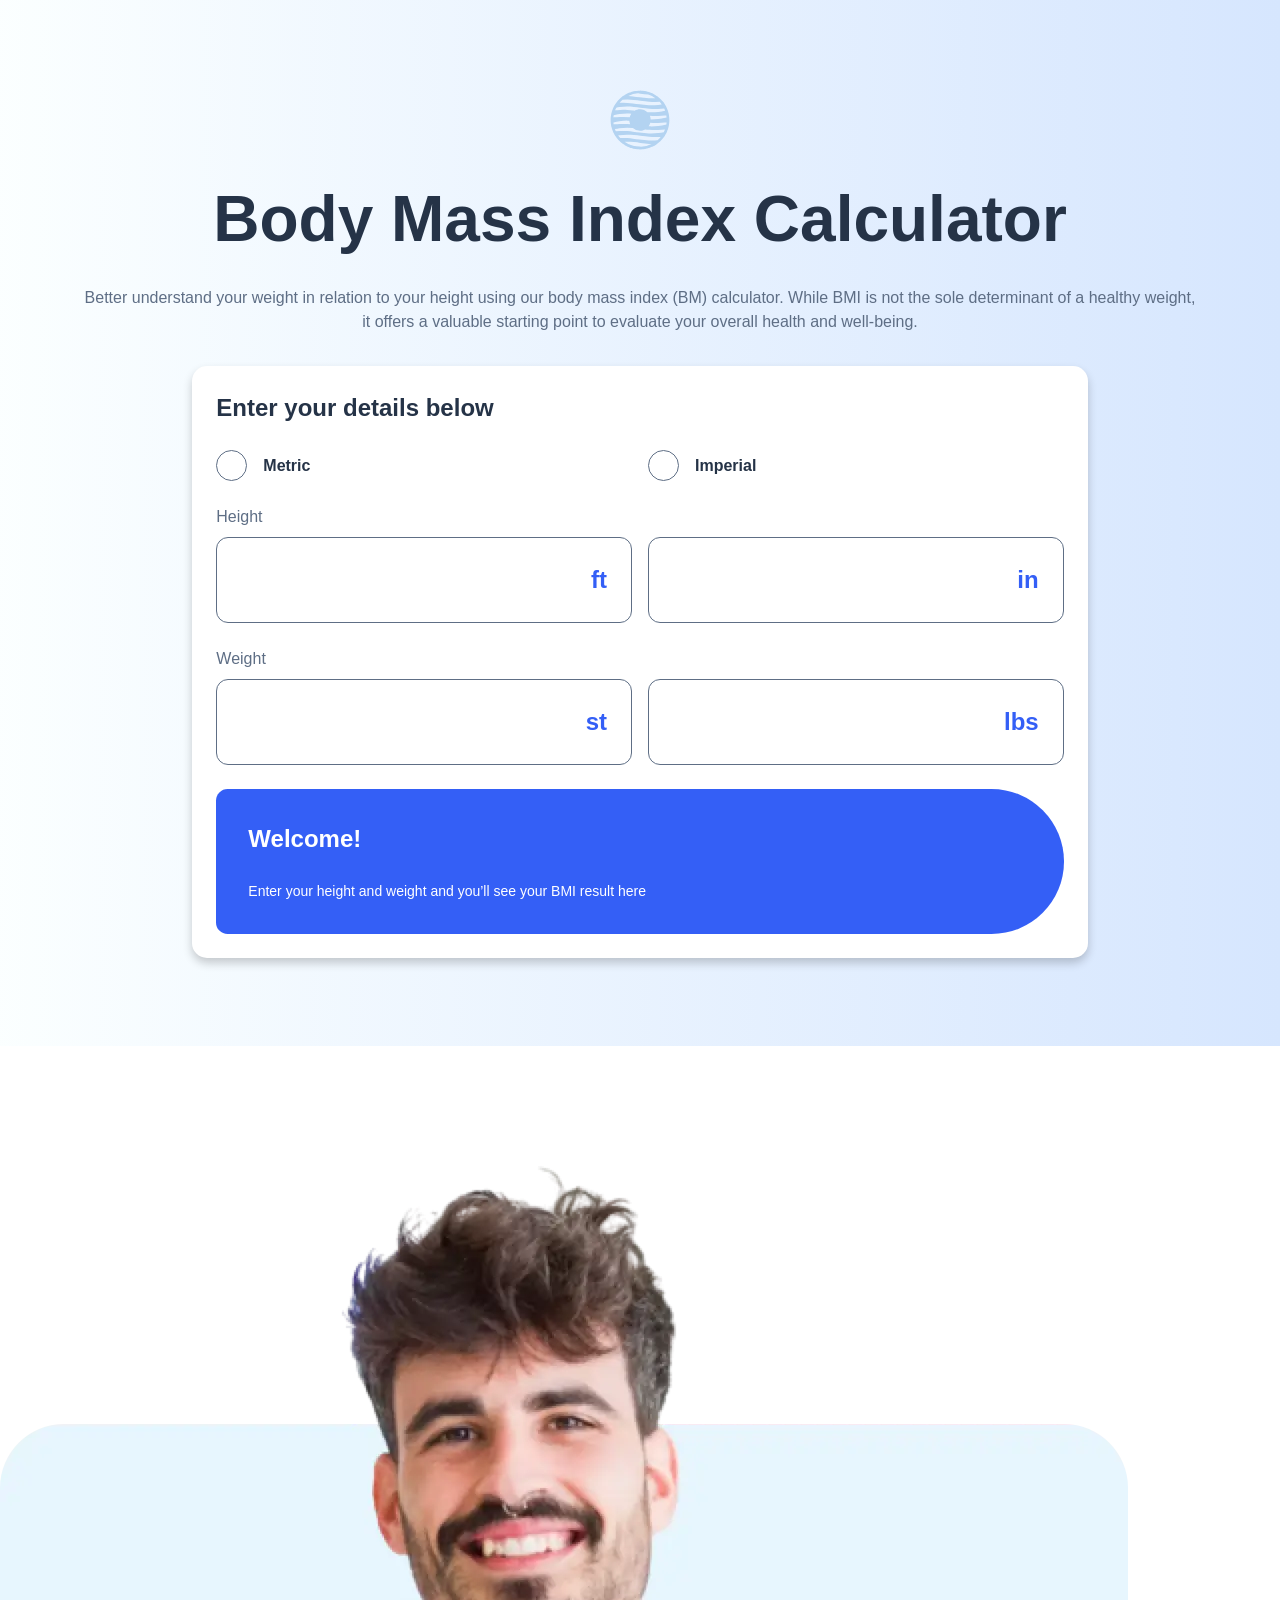
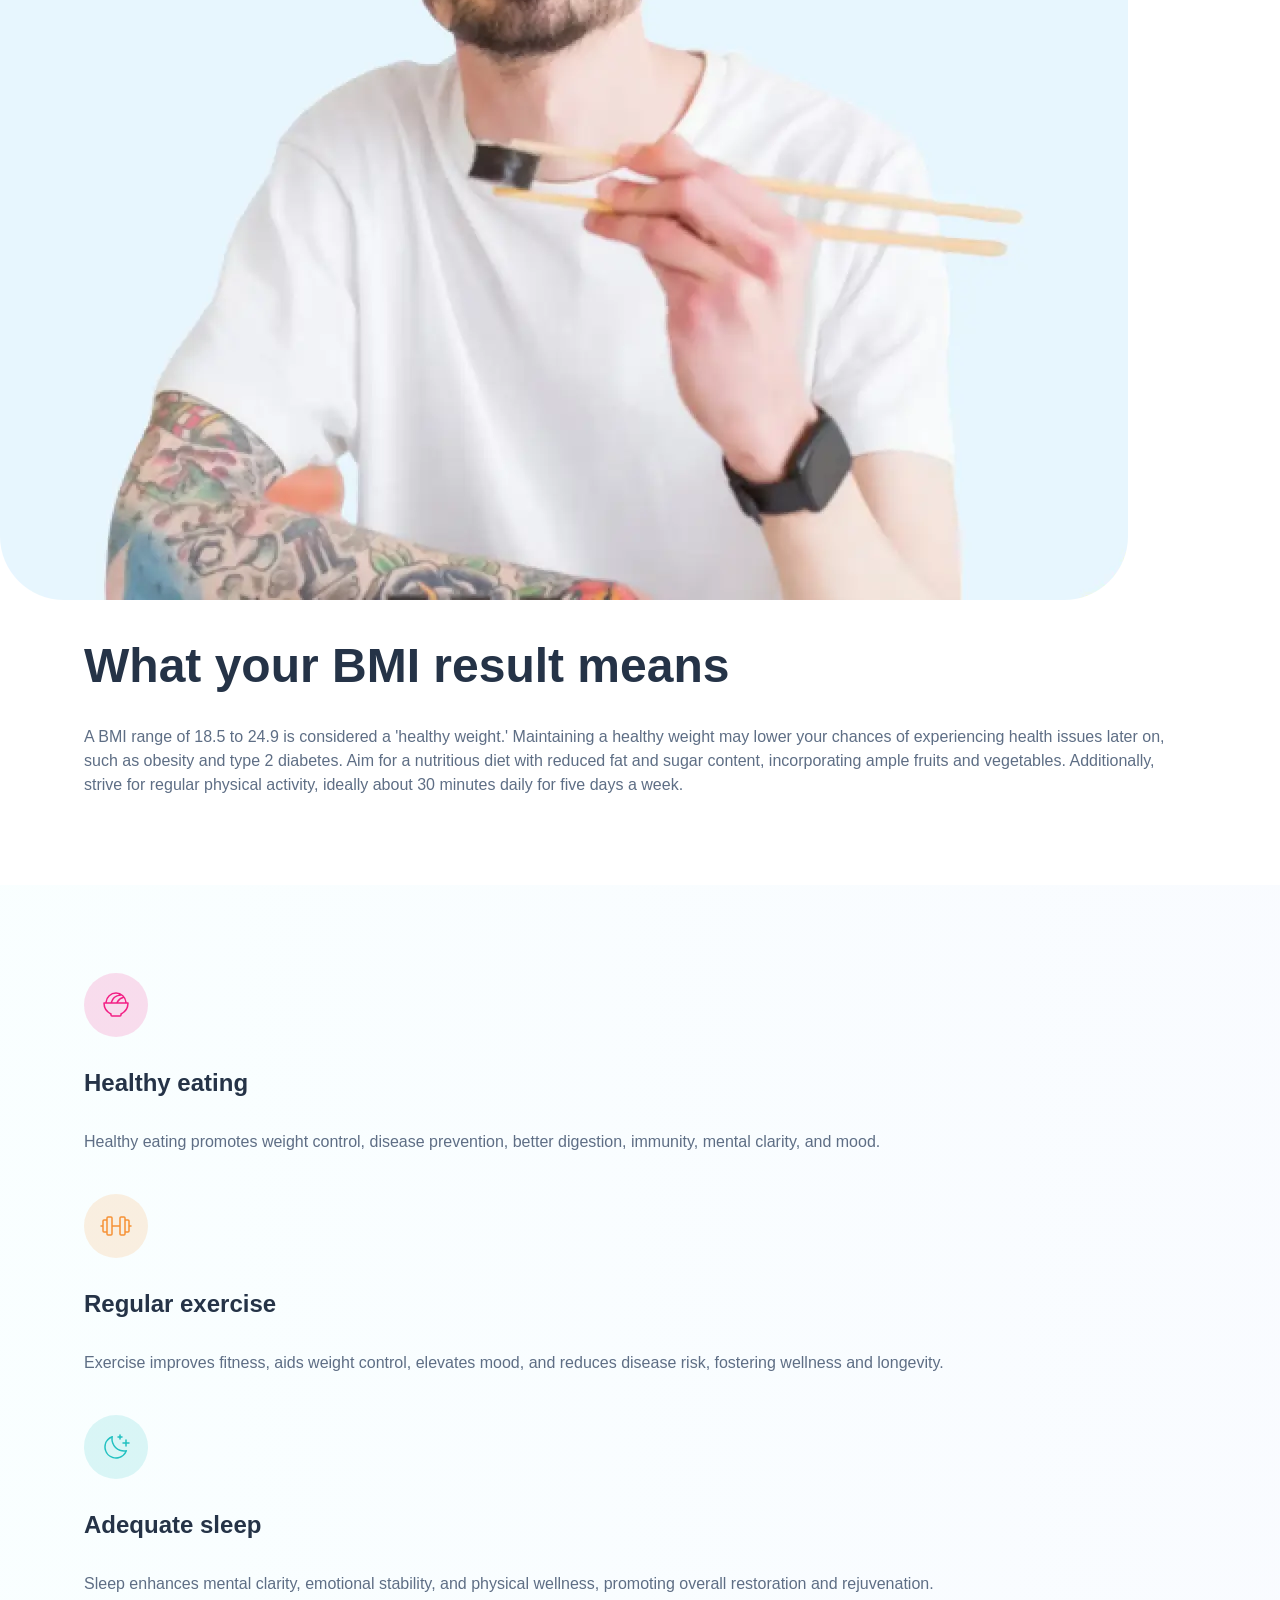
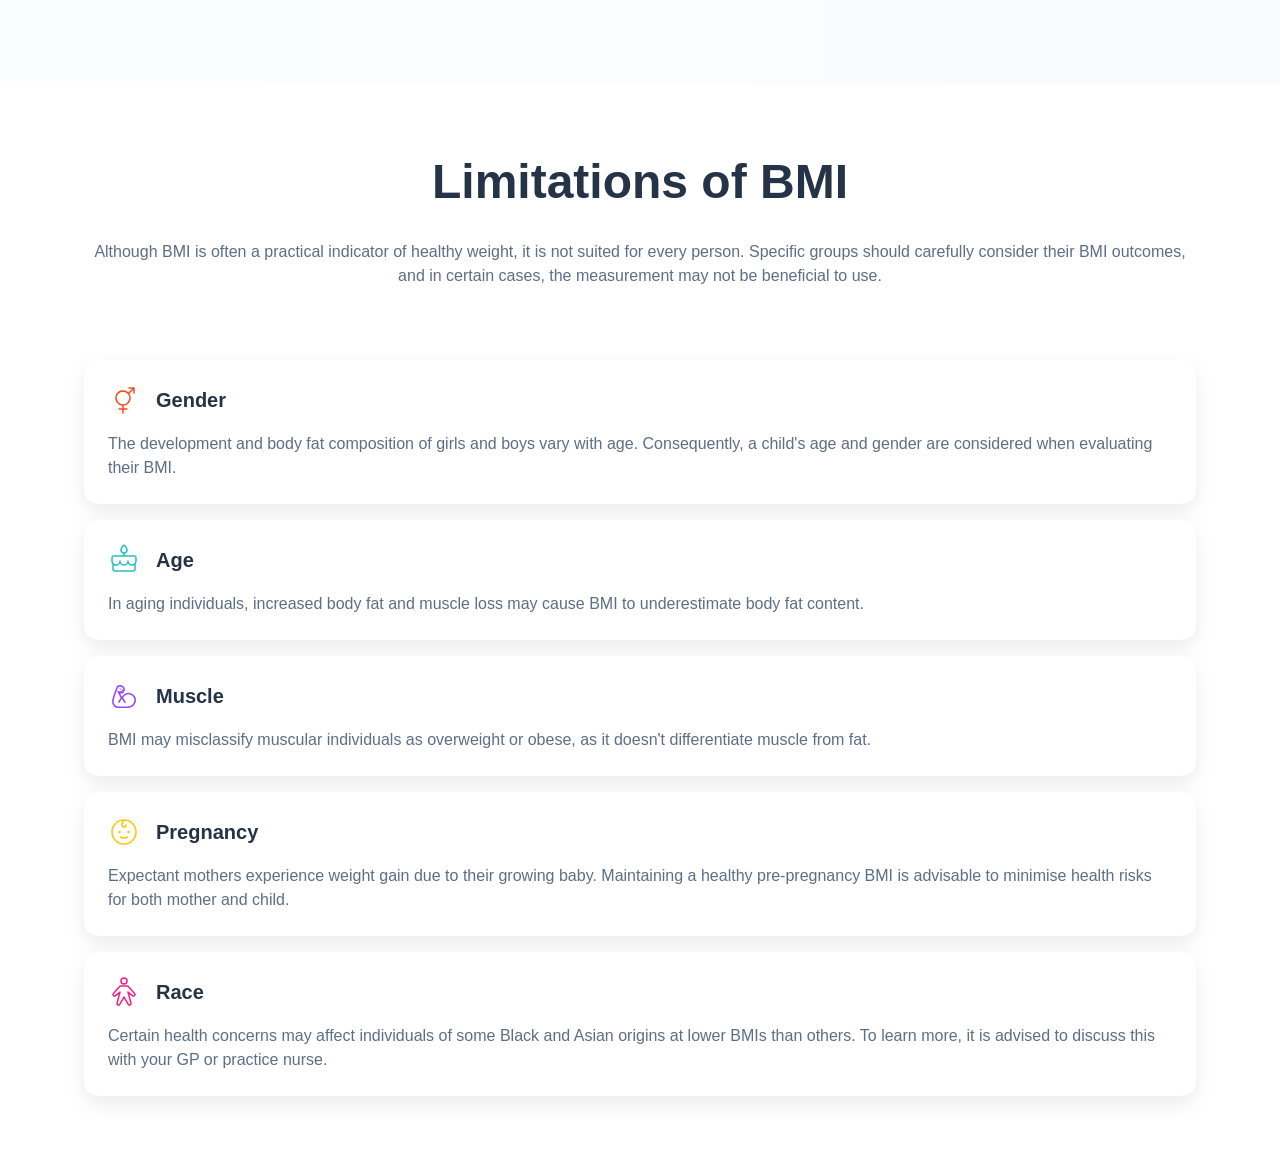
==== commit 65078497: "Style limitations for phone" ====
--- a/starter-code/index.html
+++ b/starter-code/index.html
@@ -157,9 +157,9 @@
         </div>
       </section>
 
-      <section class="section">
-        <div class="container limitations">
-          <div class="description">
+      <section class="section spacer-xl limitations">
+        <div class="container">
+          <div class="description content-flow">
             <h2 class="title-section">Limitations of BMI</h2>
             <p>
               Although BMI is often a practical indicator of healthy weight, it
@@ -168,7 +168,7 @@
               may not be beneficial to use.
             </p>
           </div>
-          <article class="card">
+          <article class="card content-flow">
             <div class="card-header">
               <img src="./assets/images/icon-gender.svg" alt="Icon gender" />
               <h3>Gender</h3>
@@ -180,7 +180,7 @@
             </p>
           </article>
 
-          <article class="card">
+          <article class="card content-flow">
             <div class="card-header">
               <img src="./assets/images/icon-age.svg" alt="Icon age" />
               <h3>Age</h3>
@@ -191,7 +191,7 @@
             </p>
           </article>
 
-          <article class="card">
+          <article class="card content-flow">
             <div class="card-header">
               <img src="./assets/images/icon-muscle.svg" alt="Icon muscle" />
               <h3>Muscle</h3>
@@ -202,7 +202,7 @@
             </p>
           </article>
 
-          <article class="card">
+          <article class="card content-flow">
             <div class="card-header">
               <img
                 src="./assets/images/icon-pregnancy.svg"
@@ -217,7 +217,7 @@
             </p>
           </article>
 
-          <article class="card">
+          <article class="card content-flow">
             <div class="card-header">
               <img src="./assets/images/icon-race.svg" alt="Icon race" />
               <h3>Race</h3>
--- a/starter-code/css/styles.css
+++ b/starter-code/css/styles.css
@@ -117,6 +117,9 @@
     padding-block: var(--sp-9);
   }
 }
+.section.spacer-xl {
+  padding-block: var(--sp-8);
+}
 
 .content-flow {
   --spacer: var(--sp-3);
@@ -359,4 +362,37 @@
   line-height: var(--lh-2);
 }
 
+.limitations .container {
+  display: grid;
+  grid-template-columns: repeat(12, 1fr);
+  row-gap: var(--sp-2);
+}
+.limitations .container > * {
+  grid-column: 1/-1;
+}
+
+.description {
+  --spacer: var(--sp-4);
+  text-align: center;
+  padding-block-end: var(--sp-7);
+}
+
+.card {
+  --spacer: var(--sp-2);
+  padding: var(--sp-3);
+  box-shadow: 0 8px 20px rgba(0, 0, 0, 0.08);
+  border-radius: var(--br);
+  background-color: white;
+}
+
+.card-header {
+  display: flex;
+  align-items: center;
+  gap: var(--sp-2);
+}
+.card-header h3 {
+  font-size: var(--fs-3);
+  line-height: 1;
+}
+
 /*# sourceMappingURL=styles.css.map */
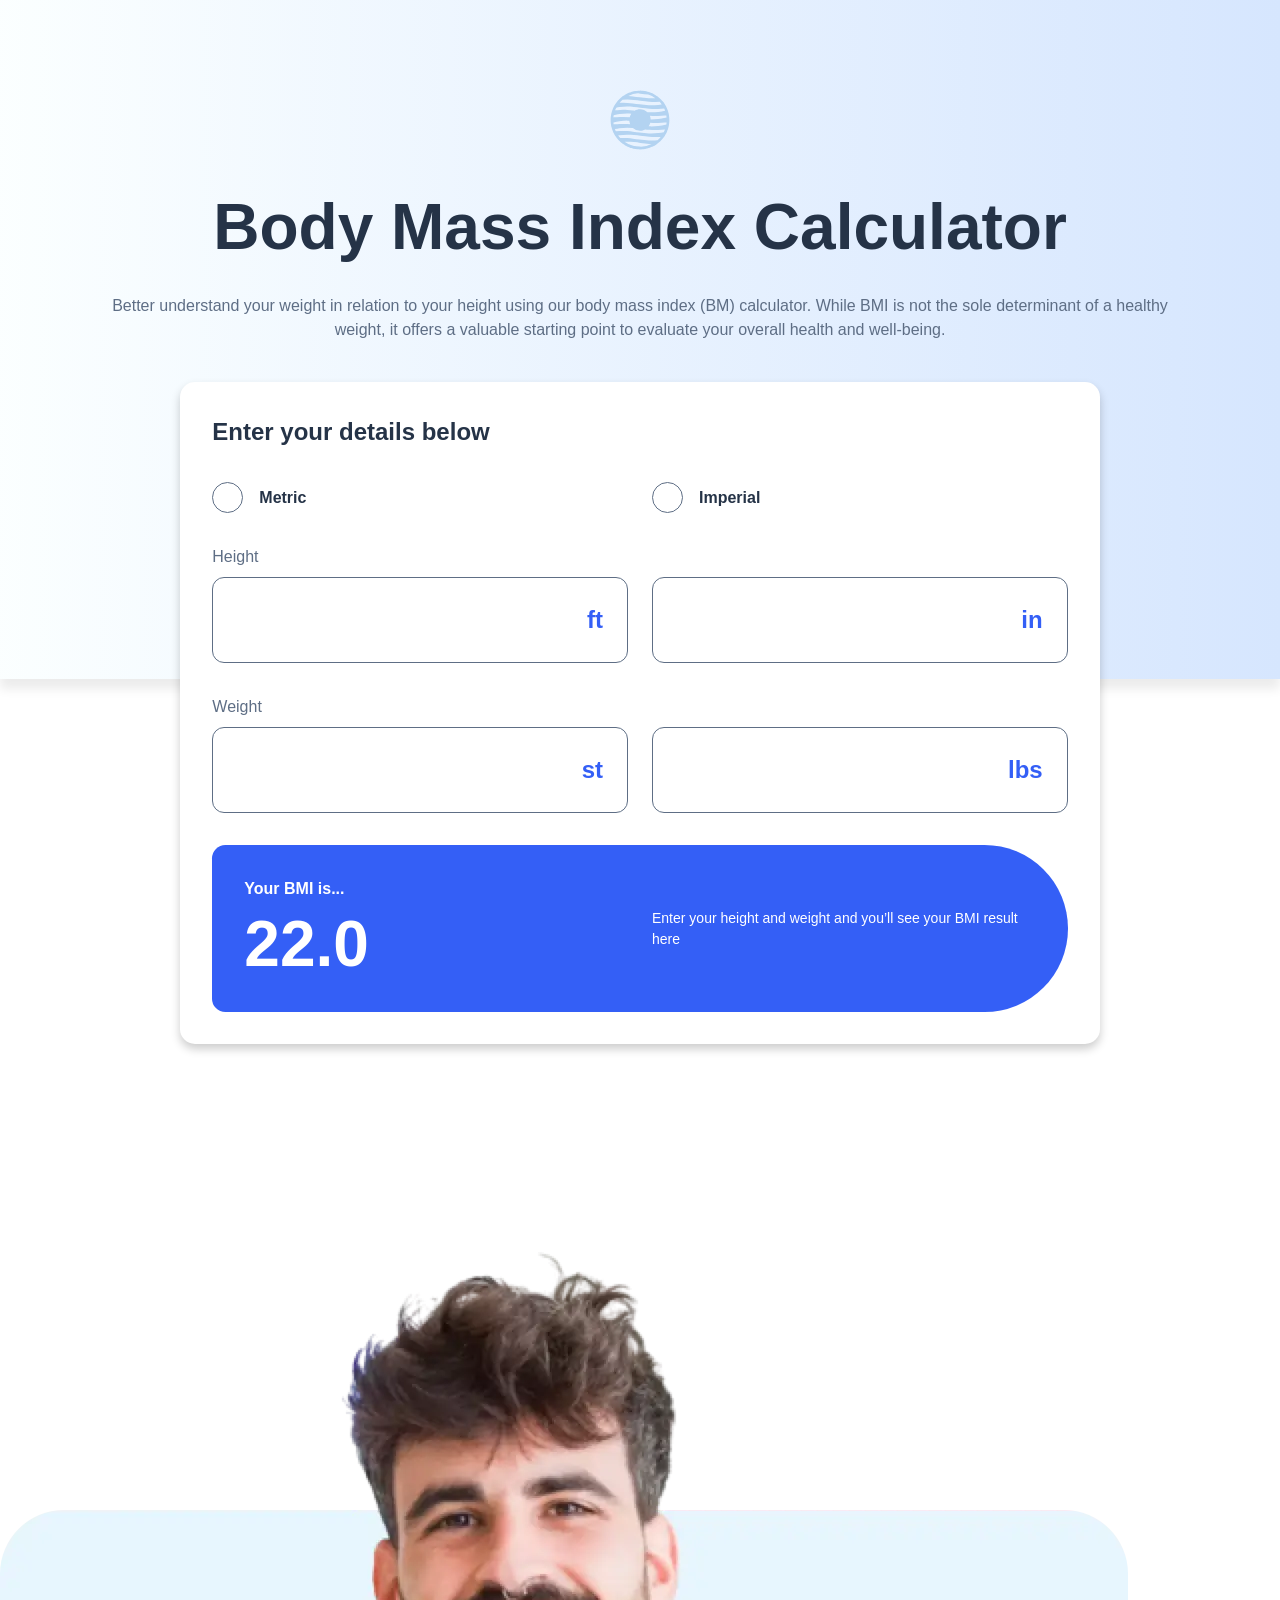
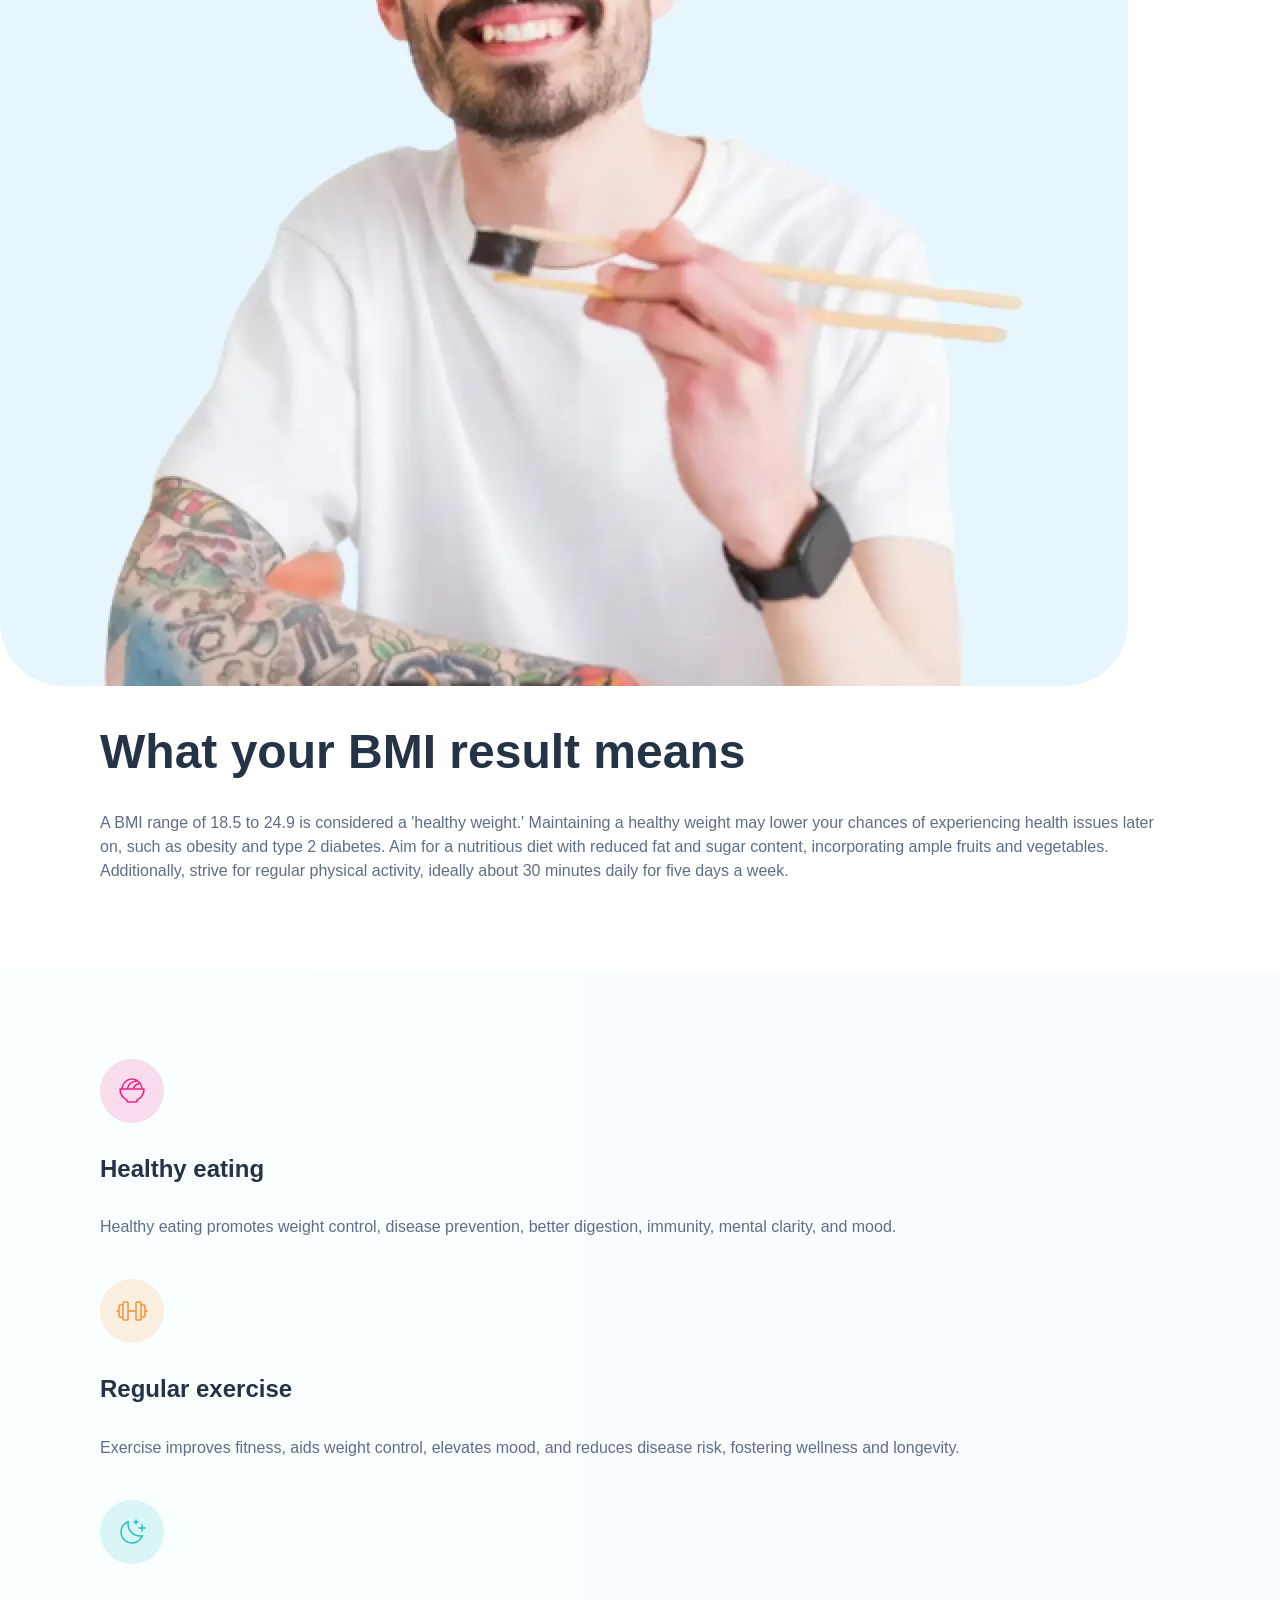
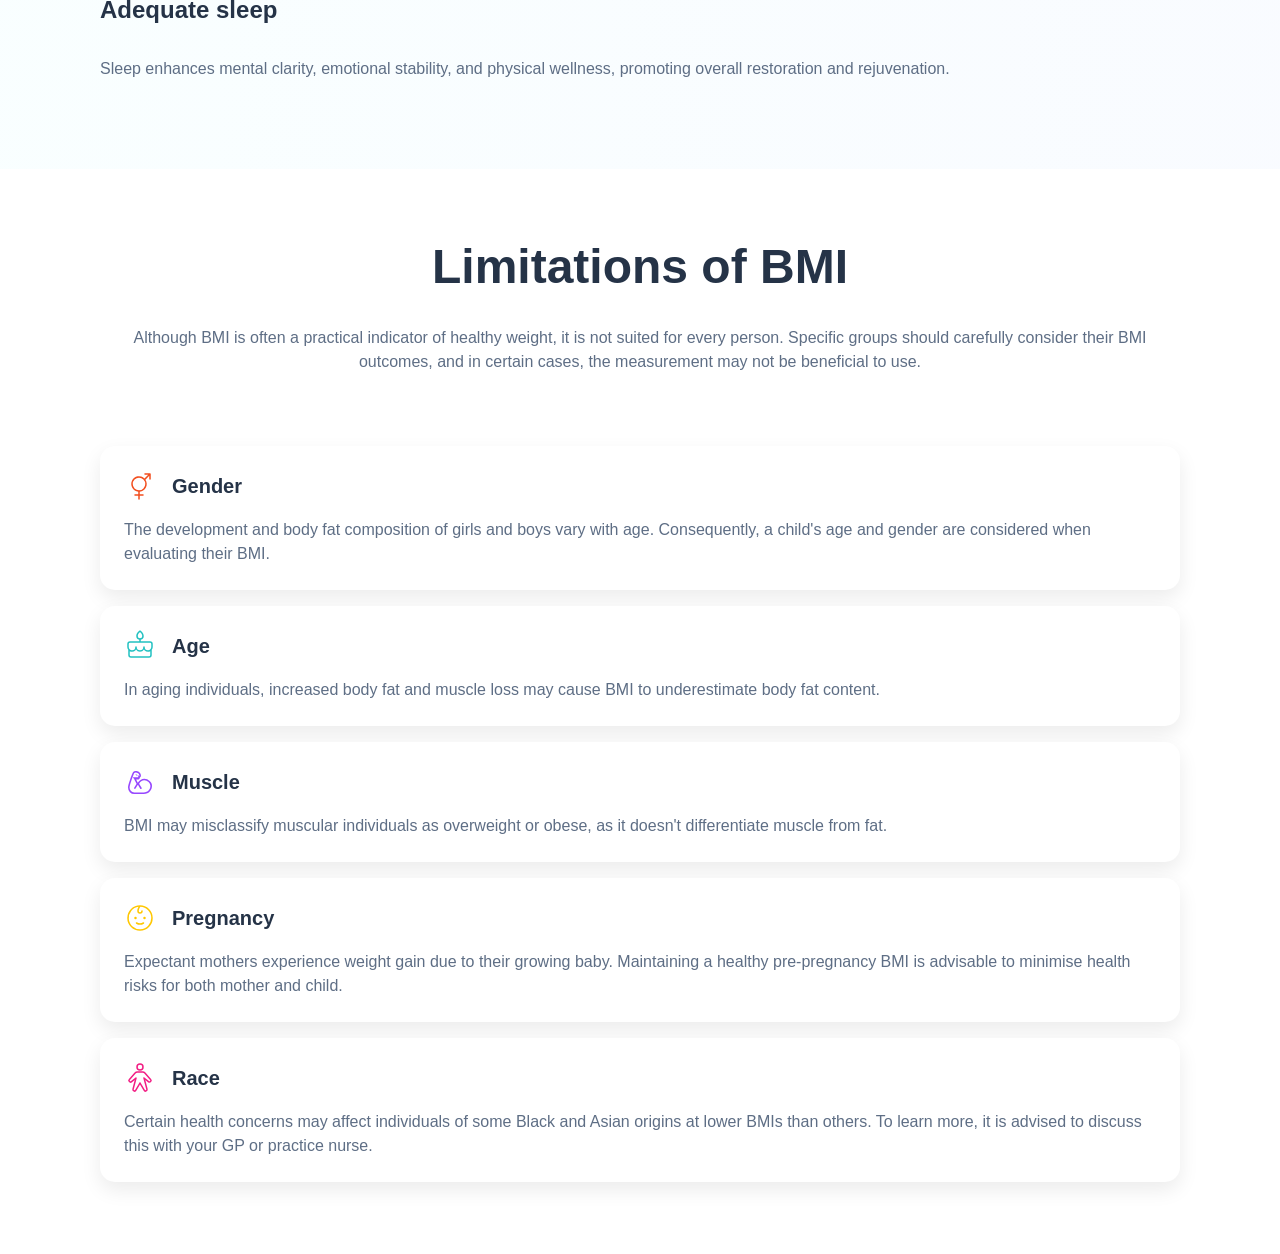
==== commit db6319e0: "Style header for tablet" ====
--- a/starter-code/index.html
+++ b/starter-code/index.html
@@ -88,7 +88,7 @@
               </div>
             </div>
 
-            <div class="result result--welcome split">
+            <div class="result result--welcomes split split--center">
               <div class="result-header">
                 <h3 class="result-title">Your BMI is...</h3>
                 <p class="result-value">22.0</p>
--- a/starter-code/css/styles.css
+++ b/starter-code/css/styles.css
@@ -58,6 +58,7 @@
   --container-width-1: 90rem;
   --container-width-2: 72.5rem;
   --br: 0.9375rem;
+  --br-2: 1.875rem;
 }
 
 *,
@@ -103,6 +104,11 @@
   margin-inline: auto;
   padding-inline: var(--sp-3);
 }
+@media (min-width: 48rem) {
+  .container {
+    padding-inline: var(--sp-5);
+  }
+}
 
 .page {
   max-width: var(--container-width-1);
@@ -112,7 +118,7 @@
 .section {
   padding-block: var(--sp-6);
 }
-@media (min-width: 48rem) {
+@media (min-width: 68.75rem) {
   .section {
     padding-block: var(--sp-9);
   }
@@ -124,7 +130,7 @@
 .content-flow {
   --spacer: var(--sp-3);
 }
-@media (min-width: 48rem) {
+@media (min-width: 68.75rem) {
   .content-flow {
     --spacer: var(--sp-4);
   }
@@ -132,6 +138,23 @@
 
 .content-flow > * + * {
   margin-block-start: var(--spacer, var(--sp-2));
+}
+
+.split {
+  display: flex;
+  gap: var(--sp-3);
+  flex-direction: column;
+}
+.split > * {
+  width: 100%;
+}
+@media (min-width: 48rem) {
+  .split {
+    flex-direction: row;
+  }
+}
+.split.split--center {
+  align-items: center;
 }
 
 /******************* TYPOGRAPHY   ***************************/
@@ -146,7 +169,7 @@
   font-size: var(--fs-6);
   line-height: var(--lh-1);
 }
-@media (min-width: 48rem) {
+@media (min-width: 68.75rem) {
   .title-page {
     font-size: var(--fs-7);
   }
@@ -156,14 +179,32 @@
   font-size: var(--fs-5);
   line-height: var(--lh-1);
 }
-@media (min-width: 48rem) {
+@media (min-width: 68.75rem) {
   .title-section {
     font-size: var(--fs-6);
   }
 }
 
 header.section {
+  position: relative;
+}
+header.section:before {
+  --br: 1.875rem;
+  --distance-to-bottom: 45%;
+  content: "";
+  position: absolute;
+  inset: 0;
+  bottom: var(--distance-to-bottom);
+  border-radius: 0 0 var(--br) var(--br);
   background: var(--clr-gradient);
+  box-shadow: 0 10px 10px rgba(0, 0, 0, 0.08);
+  z-index: -1;
+}
+@media (min-width: 48rem) {
+  header.section:before {
+    --br: 0px;
+    --distance-to-bottom: 40%;
+  }
 }
 
 header .container {
@@ -175,6 +216,11 @@
 .header-info {
   padding-block: var(--sp-4);
   text-align: center;
+}
+@media (min-width: 48rem) {
+  .header-info {
+    padding-block: var(--sp-5);
+  }
 }
 
 .calculator {
@@ -198,6 +244,14 @@
 .calculator h2 {
   font-size: var(--fs-4);
 }
+@media (min-width: 48rem) {
+  .calculator {
+    padding: var(--sp-4);
+    row-gap: var(--sp-4);
+    column-gap: var(--sp-3);
+  }
+}
+
 .radio-group {
   font-weight: var(--fw-semi-bold);
   color: var(--clr-shade-1);
@@ -280,17 +334,13 @@
   color: var(--clr-primary);
 }
 
-.result > * + * {
-  margin-block-start: var(--sp-3);
-}
-
 .result {
   background-color: var(--clr-primary);
   color: var(--clr-white);
   border-radius: 16px;
   padding: var(--sp-4);
 }
-@media (min-width: 29.6875rem) {
+@media (min-width: 48rem) {
   .result {
     --br: 100px;
     border-end-end-radius: var(--br);
@@ -328,6 +378,11 @@
   font-size: var(--fs-6);
   font-weight: var(--fw-semi-bold);
   line-height: 1.1;
+}
+@media (min-width: 68.75rem) {
+  .result-value {
+    font-size: var(--fs-7);
+  }
 }
 
 .result-info {
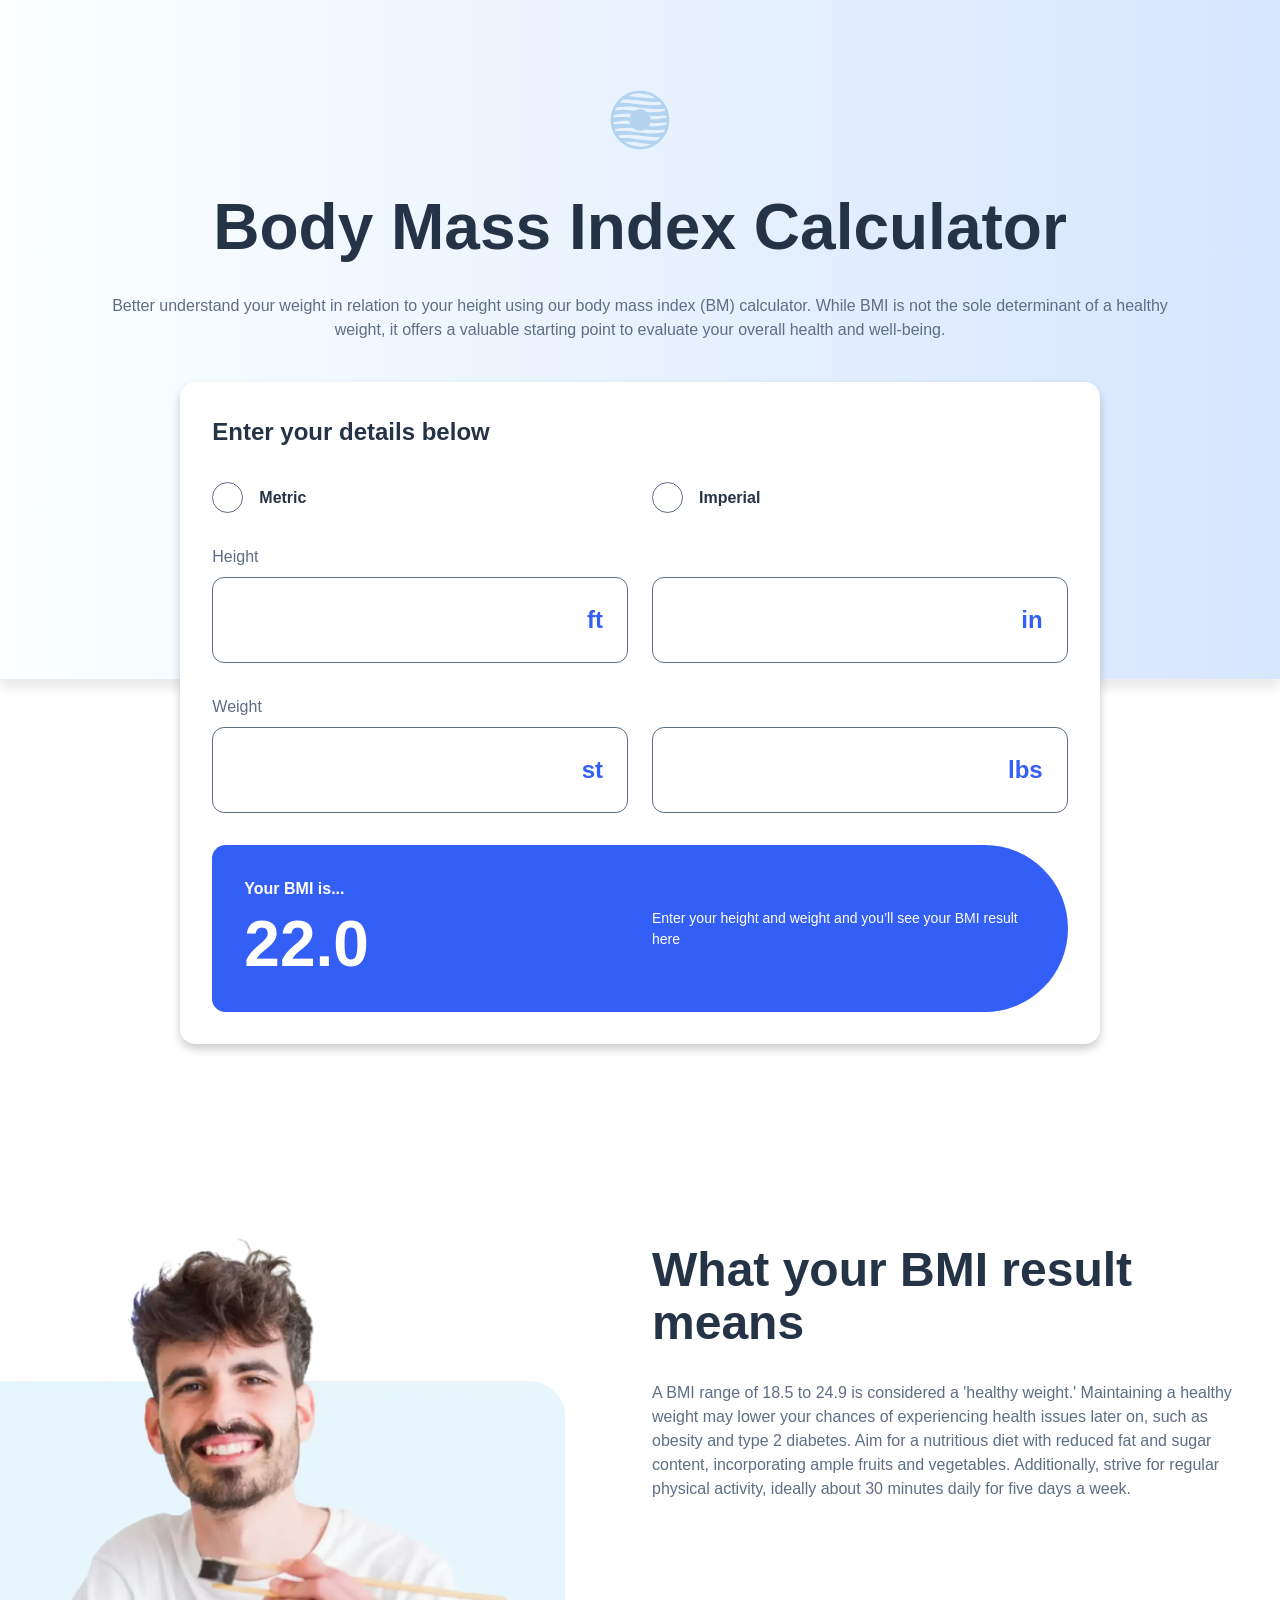
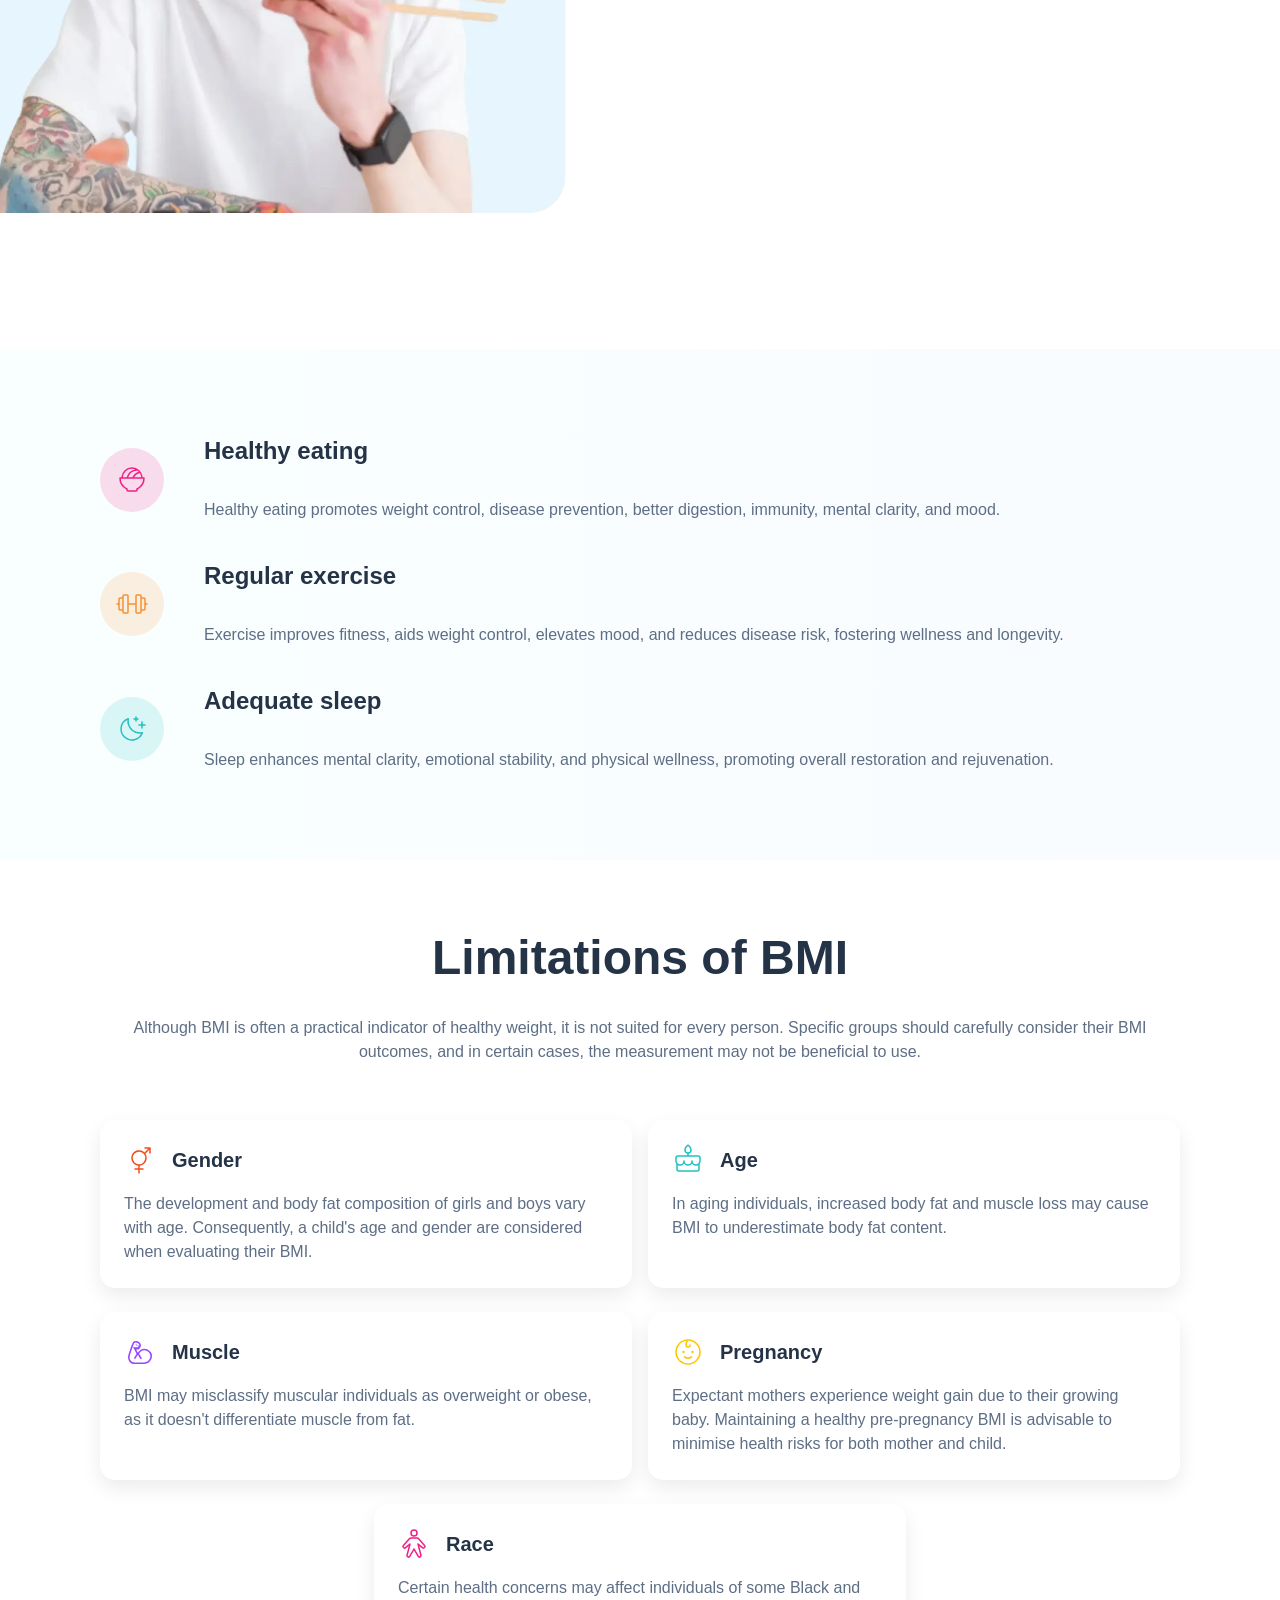
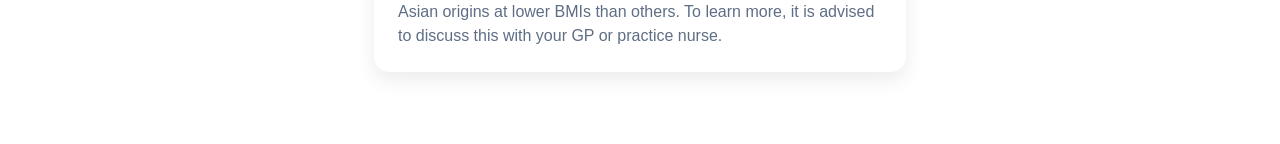
==== commit 13b0cb62: "Style limitations for tablet" ====
--- a/starter-code/index.html
+++ b/starter-code/index.html
@@ -122,7 +122,7 @@
         </div>
       </section>
 
-      <section class="section tips">
+      <section class="section tips extra-margin">
         <div class="container">
           <article class="article">
             <img src="./assets/images/icon-eating.svg" alt="Icon eating" />
--- a/starter-code/css/styles.css
+++ b/starter-code/css/styles.css
@@ -126,6 +126,11 @@
 .section.spacer-xl {
   padding-block: var(--sp-8);
 }
+@media (min-width: 48rem) {
+  .section.extra-margin {
+    margin-block-start: var(--sp-6);
+  }
+}
 
 .content-flow {
   --spacer: var(--sp-3);
@@ -393,8 +398,27 @@
   display: grid;
   row-gap: var(--sp-5);
 }
-
-.explanation > *:nth-child(2) {
+@media (min-width: 48rem) {
+  .explanation {
+    grid-template-columns: 1fr 1fr;
+    align-items: stretch;
+    column-gap: var(--sp-3);
+  }
+}
+@media (min-width: 48rem) {
+  .explanation .container {
+    padding-inline-start: 0;
+    padding-block: var(--sp-3);
+  }
+}
+@media (min-width: 48rem) {
+  .explanation img {
+    transform: translateX(-10%);
+    object-fit: cover;
+  }
+}
+
+.explanation .content-flow {
   --spacer: var(--sp-4);
 }
 
@@ -415,6 +439,13 @@
 .article h2 {
   font-size: var(--fs-4);
   line-height: var(--lh-2);
+}
+@media (min-width: 48rem) {
+  .article {
+    grid-template-columns: auto 1fr;
+    align-items: center;
+    column-gap: var(--sp-5);
+  }
 }
 
 .limitations .container {
@@ -425,11 +456,28 @@
 .limitations .container > * {
   grid-column: 1/-1;
 }
+@media (min-width: 48rem) {
+  .limitations .container {
+    column-gap: var(--sp-2);
+    row-gap: var(--sp-3);
+  }
+  .limitations .container .card {
+    grid-column: span 6;
+  }
+  .limitations .container .card:last-of-type {
+    grid-column: 4/10;
+  }
+}
 
 .description {
   --spacer: var(--sp-4);
   text-align: center;
-  padding-block-end: var(--sp-7);
+  padding-block-end: var(--sp-5);
+}
+@media (min-width: 48rem) {
+  .description {
+    padding-block-end: var(--sp-4);
+  }
 }
 
 .card {
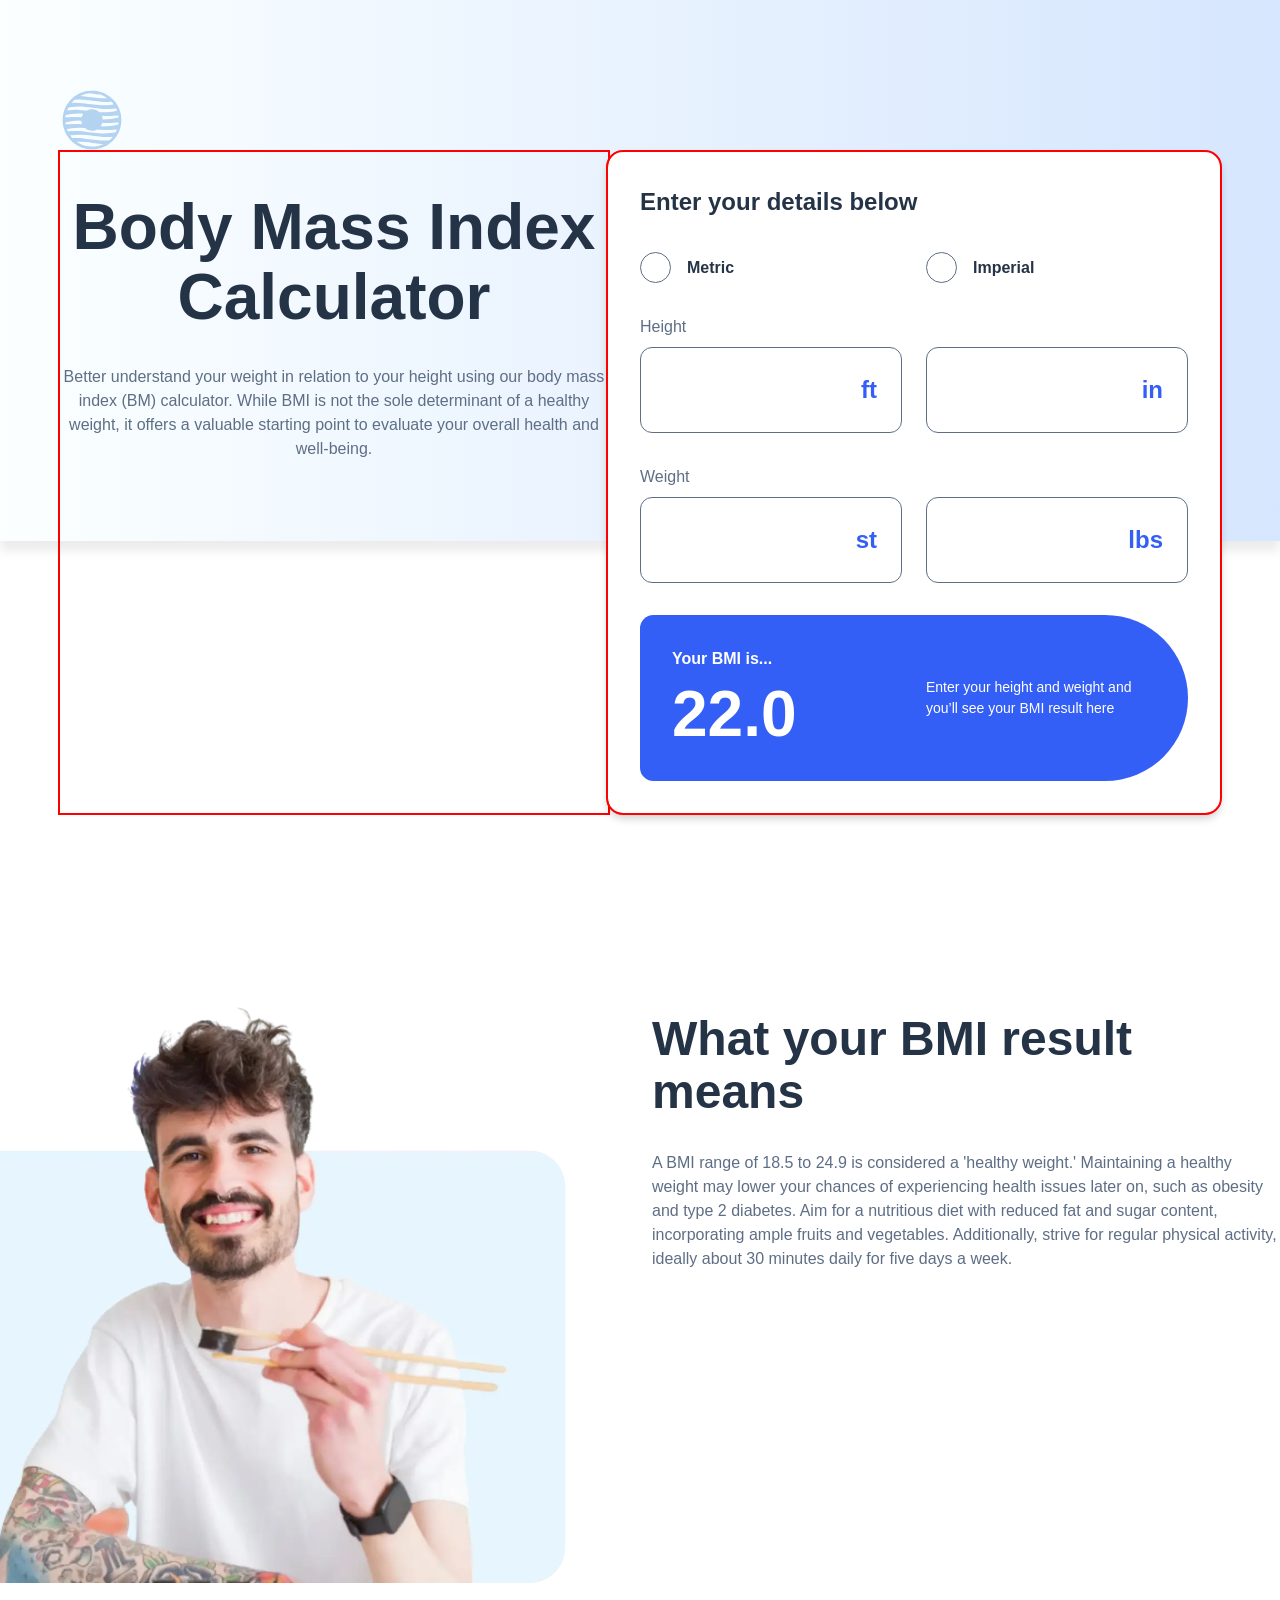
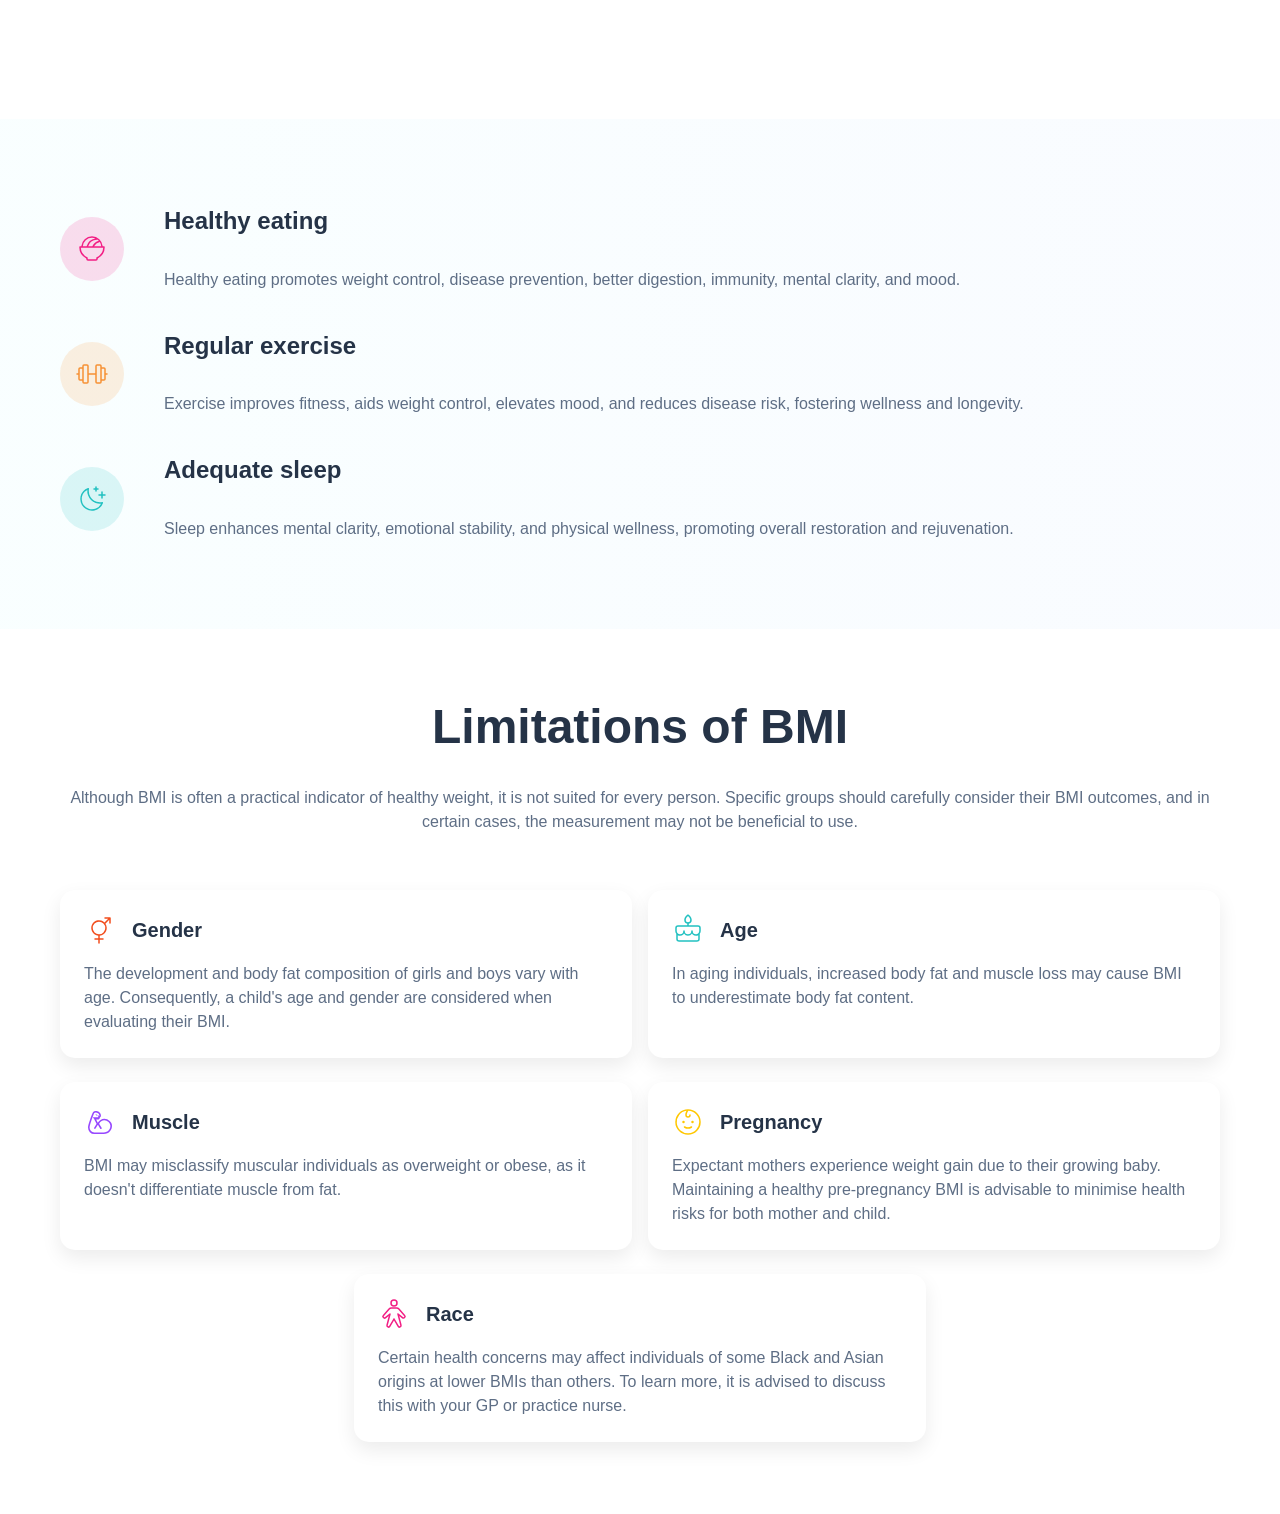
==== commit 40af5c35: "Styling header desktop in progress" ====
--- a/starter-code/index.html
+++ b/starter-code/index.html
@@ -20,83 +20,86 @@
       <header class="section">
         <div class="container">
           <img src="./assets/images/logo.svg" alt="Logo" />
-          <div class="header-info content-flow">
-            <h1 class="title-page">Body Mass Index Calculator</h1>
-            <p>
-              Better understand your weight in relation to your height using our
-              body mass index (BM) calculator. While BMI is not the sole
-              determinant of a healthy weight, it offers a valuable starting
-              point to evaluate your overall health and well-being.
-            </p>
-          </div>
-          <div class="calculator">
-            <h2>Enter your details below</h2>
-            <!-- Metric radio picker -->
-            <label class="radio-group" for="radioMetric">
-              <div class="radio-custom">
-                <input
-                  id="radioMetric"
-                  type="radio"
-                  name="unit"
-                  value="metric"
-                />
-                <div class="checkmark"></div>
-              </div>
-              <span>Metric</span>
-            </label>
-
-            <label class="radio-group" for="radioImperial">
-              <div class="radio-custom">
-                <input
-                  id="radioImperial"
-                  type="radio"
-                  name="unit"
-                  value="imperial"
-                />
-                <div class="checkmark"></div>
-              </div>
-              <span>Imperial</span>
-            </label>
-
-            <div class="input-group content-flow">
-              <label for="inputHeightPrincipal">Height</label>
-              <div class="input-wrapper">
-                <input id="inputHeightPrincipal" type="text" />
-                <span>ft</span>
-              </div>
-            </div>
-
-            <div class="input-group input-group--secondary">
-              <div class="input-wrapper">
-                <input id="inputHeightSecondary" type="text" />
-                <span>in</span>
-              </div>
-            </div>
-
-            <div class="input-group content-flow">
-              <label for="inputWeightPrincipal">Weight</label>
-              <div class="input-wrapper">
-                <input id="inputWeightPrincipal" type="text" />
-                <span>st</span>
-              </div>
-            </div>
-
-            <div class="input-group input-group--secondary">
-              <div class="input-wrapper">
-                <input id="inputWeightSecondary" type="text" />
-                <span>lbs</span>
-              </div>
-            </div>
-
-            <div class="result result--welcomes split split--center">
-              <div class="result-header">
-                <h3 class="result-title">Your BMI is...</h3>
-                <p class="result-value">22.0</p>
-                <h3 class="result-welcome">Welcome!</h3>
-              </div>
-              <p class="result-info">
-                Enter your height and weight and you’ll see your BMI result here
-              </p>
+          <div class="header-wrapper">
+            <div class="header-info content-flow">
+              <h1 class="title-page">Body Mass Index Calculator</h1>
+              <p>
+                Better understand your weight in relation to your height using
+                our body mass index (BM) calculator. While BMI is not the sole
+                determinant of a healthy weight, it offers a valuable starting
+                point to evaluate your overall health and well-being.
+              </p>
+            </div>
+            <div class="calculator">
+              <h2>Enter your details below</h2>
+              <!-- Metric radio picker -->
+              <label class="radio-group" for="radioMetric">
+                <div class="radio-custom">
+                  <input
+                    id="radioMetric"
+                    type="radio"
+                    name="unit"
+                    value="metric"
+                  />
+                  <div class="checkmark"></div>
+                </div>
+                <span>Metric</span>
+              </label>
+
+              <label class="radio-group" for="radioImperial">
+                <div class="radio-custom">
+                  <input
+                    id="radioImperial"
+                    type="radio"
+                    name="unit"
+                    value="imperial"
+                  />
+                  <div class="checkmark"></div>
+                </div>
+                <span>Imperial</span>
+              </label>
+
+              <div class="input-group content-flow">
+                <label for="inputHeightPrincipal">Height</label>
+                <div class="input-wrapper">
+                  <input id="inputHeightPrincipal" type="text" />
+                  <span>ft</span>
+                </div>
+              </div>
+
+              <div class="input-group input-group--secondary">
+                <div class="input-wrapper">
+                  <input id="inputHeightSecondary" type="text" />
+                  <span>in</span>
+                </div>
+              </div>
+
+              <div class="input-group content-flow">
+                <label for="inputWeightPrincipal">Weight</label>
+                <div class="input-wrapper">
+                  <input id="inputWeightPrincipal" type="text" />
+                  <span>st</span>
+                </div>
+              </div>
+
+              <div class="input-group input-group--secondary">
+                <div class="input-wrapper">
+                  <input id="inputWeightSecondary" type="text" />
+                  <span>lbs</span>
+                </div>
+              </div>
+
+              <div class="result result--welcomes split split--center">
+                <div class="result-header">
+                  <h3 class="result-title">Your BMI is...</h3>
+                  <p class="result-value">22.0</p>
+                  <h3 class="result-welcome">Welcome!</h3>
+                </div>
+                <p class="result-info">
+                  Enter your height and weight and you’ll see your BMI result
+                  here
+                </p>
+              </div>
             </div>
           </div>
         </div>
--- a/starter-code/css/styles.css
+++ b/starter-code/css/styles.css
@@ -109,6 +109,11 @@
     padding-inline: var(--sp-5);
   }
 }
+@media (min-width: 68.75rem) {
+  .container {
+    padding-inline: 0;
+  }
+}
 
 .page {
   max-width: var(--container-width-1);
@@ -212,10 +217,25 @@
   }
 }
 
-header .container {
-  display: flex;
-  flex-direction: column;
-  align-items: center;
+header .container > img {
+  margin-inline: auto;
+}
+@media (min-width: 68.75rem) {
+  header .container > img {
+    margin-inline: 0;
+  }
+}
+
+.header-wrapper {
+  display: flex;
+}
+.header-wrapper > * {
+  flex: 1 1 0;
+  min-width: 0;
+}
+
+.header-wrapper > * {
+  outline: 2px solid red;
 }
 
 .header-info {
